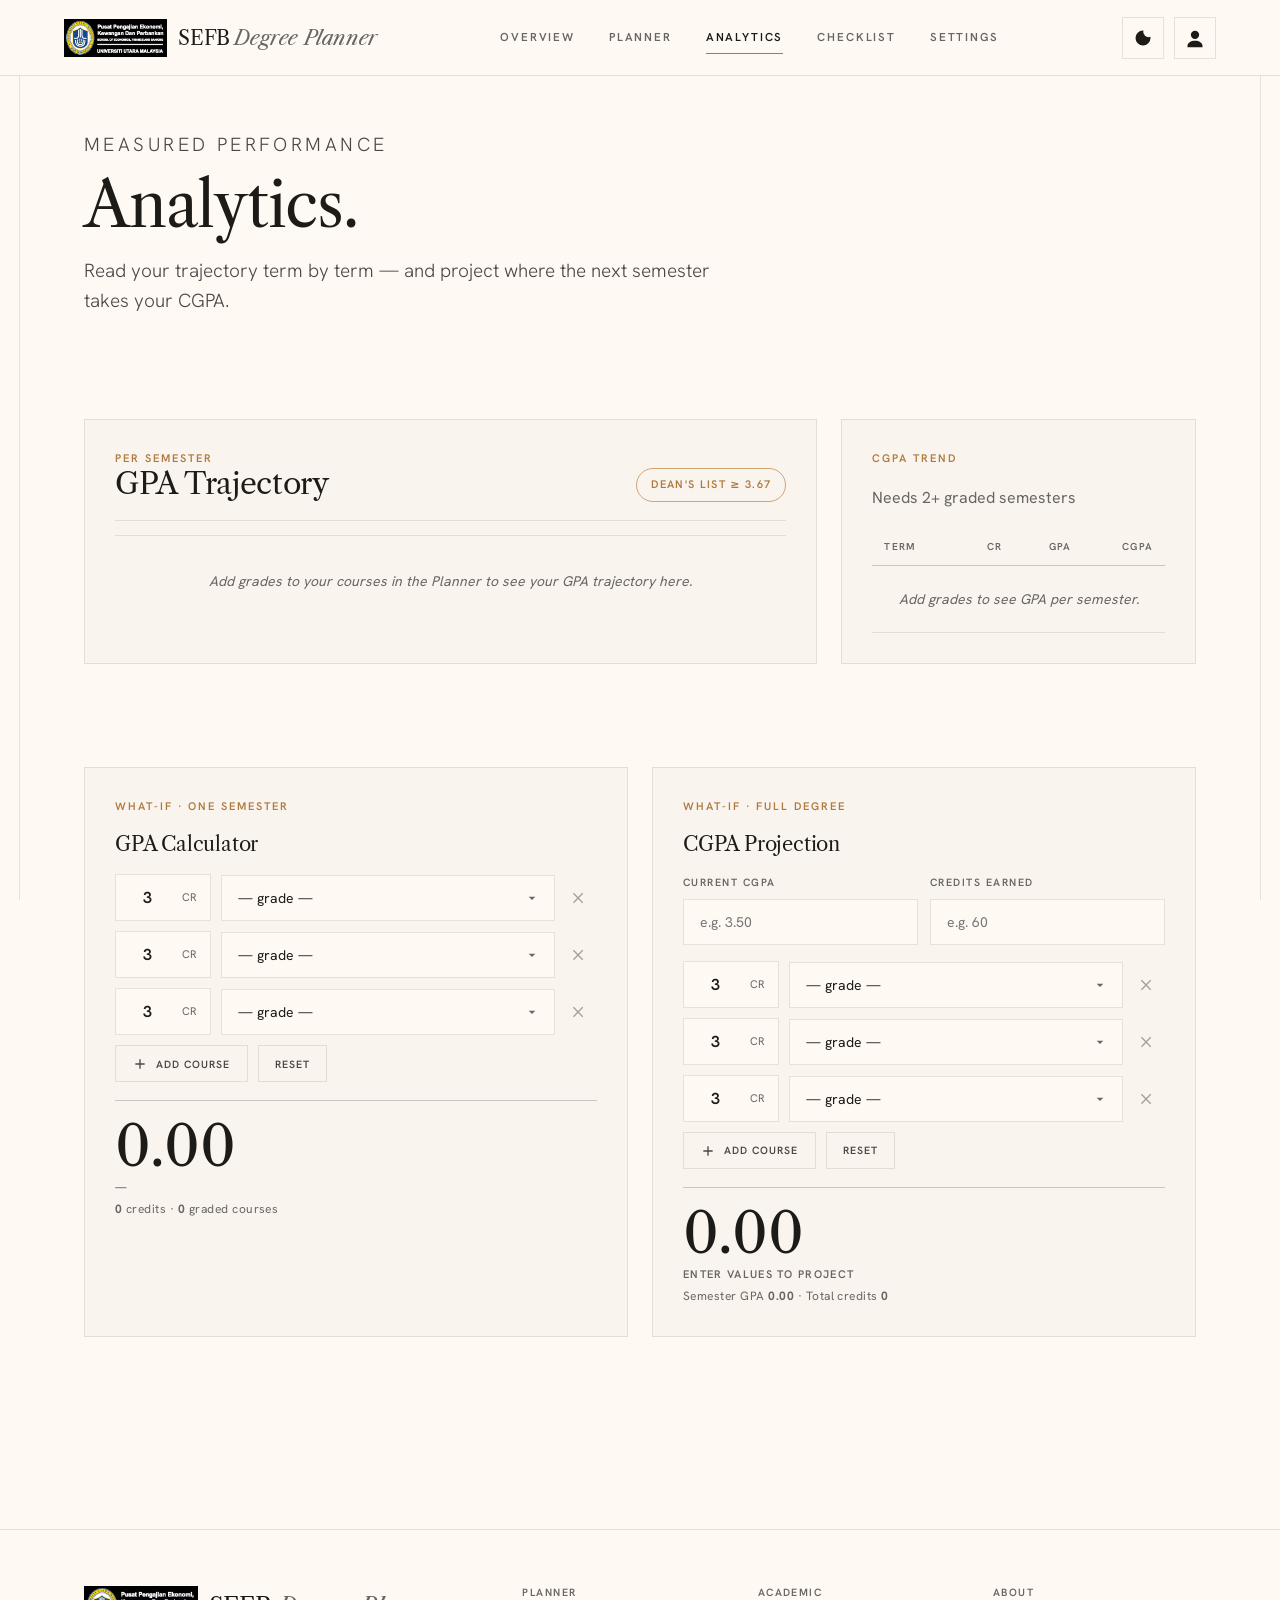
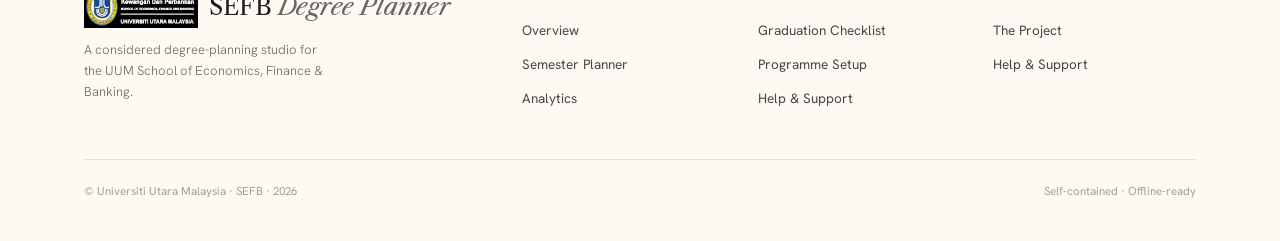
==== analytics.html @ 605106c7 "Add files via upload" ====
<!DOCTYPE html>
<html lang="en" class="light">
<head>
<meta charset="UTF-8">
<meta name="viewport" content="width=device-width, initial-scale=1.0">
<title>Analytics · SEFB Degree Planner</title>
<link rel="stylesheet" href="css/watchhouse.css">
</head>
<body data-page="analytics" class="light-mode">

<header class="topbar">
  <div class="brand">
    <button class="icon-btn" id="menuBtn" aria-label="Open menu"><span data-icon="menu"></span></button>
    <a class="brand-lockup" href="index.html"><img class="brand-logo" src="images/sefb.png" alt="SEFB logo"><span class="brand-mark">SEFB <em>Degree&nbsp;Planner</em></span></a>
    
  </div>
  <nav class="topnav">
    <a data-nav="overview" href="index.html">Overview</a>
    <a data-nav="planner" href="planner.html">Planner</a>
    <a data-nav="analytics" href="analytics.html">Analytics</a>
    <a data-nav="audit" href="audit.html">Checklist</a>
    <a data-nav="settings" href="settings.html">Settings</a>
  </nav>
  <div class="topbar-actions">
    <button class="icon-btn" data-theme-toggle><span data-theme-ic></span></button>
    <a class="icon-btn" href="settings.html" aria-label="Profile"><span data-icon="person"></span></a>
  </div>
</header>

<nav class="drawer" id="mobileDrawer">
  <a data-nav="overview" href="index.html"><span data-icon="overview"></span>Overview</a>
  <a data-nav="planner" href="planner.html"><span data-icon="planner"></span>Planner</a>
  <a data-nav="analytics" href="analytics.html"><span data-icon="analytics"></span>Analytics</a>
  <a data-nav="audit" href="audit.html"><span data-icon="audit"></span>Checklist</a>
  <a data-nav="settings" href="settings.html"><span data-icon="settings"></span>Settings</a>
</nav>

<main>
<div class="wrap">

  <section class="page-hero">
    <div class="lead">
      <p class="eyebrow">Measured Performance</p>
      <h1>Analytics.</h1>
      <p>Read your trajectory term by term — and project where the next semester takes your CGPA.</p>
    </div>
  </section>

  <!-- BAR CHART -->
  <section class="section grid cols-12">
    <div class="span-8 panel" id="semBarWrap">
      <div class="section-head" style="margin-bottom:14px">
        <div><p class="eyebrow">Per Semester</p><h2>GPA Trajectory</h2></div>
        <span id="deansListBadge">Dean's List ≥ 3.67</span>
      </div>
      <canvas id="semBarCanvas" style="display:block;width:100%"></canvas>
      <div class="empty-hint">Add grades to your courses in the Planner to see your GPA trajectory here.</div>
    </div>
    <div class="span-4 panel">
      <p class="eyebrow card-eyebrow">CGPA Trend</p>
      <div id="trendSparkline" style="margin:8px 0 18px"></div>
      <table class="data-table">
        <thead><tr><th>Term</th><th>Cr</th><th>GPA</th><th>CGPA</th></tr></thead>
        <tbody id="gpaTable"></tbody>
      </table>
    </div>
  </section>

  <!-- CALCULATORS -->
  <section class="section grid cols-12">
    <!-- GPA -->
    <div class="span-6 panel">
      <p class="eyebrow card-eyebrow">What-if · One Semester</p>
      <h2 class="card-title">GPA Calculator</h2>
      <div id="gpaCalcRows" style="margin-top:18px"></div>
      <div style="display:flex;gap:10px;margin-top:6px">
        <button class="btn-ghost sm" onclick="gpaCalcAdd()"><span data-icon="add"></span>Add course</button>
        <button class="btn-ghost sm" onclick="gpaCalcReset()">Reset</button>
      </div>
      <div class="calc-result">
        <span class="big" id="gpaCalcResult">0.00</span>
        <span id="gpaCalcStatus">—</span>
        <span class="meta"><b id="gpaCalcCr">0</b> credits · <b id="gpaCalcCount">0</b> graded courses</span>
      </div>
    </div>
    <!-- CGPA projection -->
    <div class="span-6 panel">
      <p class="eyebrow card-eyebrow">What-if · Full Degree</p>
      <h2 class="card-title">CGPA Projection</h2>
      <div class="prior-grid" style="margin-top:18px">
        <div class="field"><label class="field-label">Current CGPA</label><input class="input" id="cgpaPriorVal" type="number" step="0.01" min="0" max="4" placeholder="e.g. 3.50" oninput="cgpaCalcRender()"></div>
        <div class="field"><label class="field-label">Credits earned</label><input class="input" id="cgpaPriorCr" type="number" min="0" placeholder="e.g. 60" oninput="cgpaCalcRender()"></div>
      </div>
      <div id="cgpaCalcRows"></div>
      <div style="display:flex;gap:10px;margin-top:6px">
        <button class="btn-ghost sm" onclick="cgpaCalcAdd()"><span data-icon="add"></span>Add course</button>
        <button class="btn-ghost sm" onclick="cgpaCalcReset()">Reset</button>
      </div>
      <div class="calc-result">
        <span class="big" id="cgpaCalcNew">0.00</span>
        <span id="cgpaCalcStatus">Enter values to project</span>
        <span class="meta">Semester GPA <b id="cgpaCalcSem">0.00</b> · Total credits <b id="cgpaCalcTotal">0</b></span>
      </div>
    </div>
  </section>

</div>
</main>

<footer class="site-footer"><div class="wrap">
  <div class="footer-grid">
    <div class="footer-brand"><a class="brand-lockup" href="index.html"><img class="brand-logo" src="images/sefb.png" alt="SEFB logo"><span class="brand-mark">SEFB <em>Degree&nbsp;Planner</em></span></a><p>A considered degree-planning studio for the UUM School of Economics, Finance &amp; Banking.</p></div>
    <div class="footer-col"><h4>Planner</h4><a href="index.html">Overview</a><a href="planner.html">Semester Planner</a><a href="analytics.html">Analytics</a></div>
    <div class="footer-col"><h4>Academic</h4><a href="audit.html">Graduation Checklist</a><a href="settings.html">Programme Setup</a><a href="settings.html#help">Help &amp; Support</a></div>
    <div class="footer-col"><h4>About</h4><a href="settings.html#about">The Project</a><a href="settings.html#help">Help &amp; Support</a></div>
  </div>
  <div class="footer-base"><span>© Universiti Utara Malaysia · SEFB · 2026</span><span>Self-contained · Offline-ready</span></div>
</div></footer>

<nav class="bottomnav">
  <a data-nav="overview" href="index.html"><span data-icon="overview"></span>Overview</a>
  <a data-nav="planner" href="planner.html"><span data-icon="planner"></span>Planner</a>
  <a data-nav="analytics" href="analytics.html"><span data-icon="analytics"></span>Analytics</a>
  <a data-nav="audit" href="audit.html"><span data-icon="audit"></span>Checklist</a>
  <a data-nav="settings" href="settings.html"><span data-icon="settings"></span>Settings</a>
</nav>

<div class="modal-bg" id="modal"><div class="modal-card"><div class="modal-head" id="modalTitle"></div><div class="modal-body" id="modalBody"></div></div></div>
<div class="modal-bg" id="confirmDialog"><div class="modal-card confirm-card">
  <p id="confirmMsg"></p>
  <div class="confirm-actions"><button class="btn-ghost" onclick="confirmResolve(false)">Cancel</button><button class="btn-solid" onclick="confirmResolve(true)">Confirm</button></div>
</div></div>

<div class="edge l"></div><div class="edge r"></div>

<script src="js/data.js"></script>
<script src="js/core-engine.js"></script>
<script src="js/charts.js"></script>
<script src="js/ui.js"></script>
<script src="js/calculators.js"></script>
<script>
  loadState();
  initChrome();
  renderAll();
  gpaCalcRender();
  cgpaCalcRender();
  setTimeout(()=>drawSemBarChart(), 60);
</script>
</body>
</html>
---- css/watchhouse.css ----
/* ============================================================================
   watchhouse.css — SEFB Degree Planner · "Modern Coffee" editorial design system
   Self-contained: self-hosted fonts (./fonts), inline-SVG icons, no CDN.
   Aesthetic per modern_coffee_narrative/DESIGN.md — bone & charcoal, sharp
   corners, 1px blueprint borders, no drop shadows, Libre Caslon + Hanken Grotesk.
============================================================================ */

/* ─────────────────────── SELF-HOSTED FONTS ─────────────────────── */
@font-face{font-family:'Libre Caslon Text';src:url('../fonts/libre-caslon-text-400.woff2') format('woff2');font-weight:400;font-style:normal;font-display:swap}
@font-face{font-family:'Libre Caslon Text';src:url('../fonts/libre-caslon-text-400-italic.woff2') format('woff2');font-weight:400;font-style:italic;font-display:swap}
@font-face{font-family:'Libre Caslon Text';src:url('../fonts/libre-caslon-text-700.woff2') format('woff2');font-weight:700;font-style:normal;font-display:swap}
@font-face{font-family:'Hanken Grotesk';src:url('../fonts/hanken-grotesk-300.woff2') format('woff2');font-weight:300;font-style:normal;font-display:swap}
@font-face{font-family:'Hanken Grotesk';src:url('../fonts/hanken-grotesk-400.woff2') format('woff2');font-weight:400;font-style:normal;font-display:swap}
@font-face{font-family:'Hanken Grotesk';src:url('../fonts/hanken-grotesk-600.woff2') format('woff2');font-weight:600;font-style:normal;font-display:swap}
@font-face{font-family:'Hanken Grotesk';src:url('../fonts/hanken-grotesk-700.woff2') format('woff2');font-weight:700;font-style:normal;font-display:swap}

/* ─────────────────────── TOKENS ─────────────────────── */
:root{
  --font-display:'Libre Caslon Text',Georgia,'Times New Roman',serif;
  --font-body:'Hanken Grotesk',system-ui,-apple-system,'Segoe UI',Roboto,sans-serif;

  --surface:#fef9f3;
  --surface-low:#f8f3ed;
  --surface-2:#f2ede7;
  --bone:#f9f4ee;
  --ink:#1d1b18;
  --sub:#4c4546;
  --warm:#696561;
  --faint:#a59f98;
  --line:rgba(105,101,97,.16);
  --line-strong:rgba(105,101,97,.32);
  --amber:#d4a373;
  --amber-deep:#b07a3f;
  --charcoal:#1a1a1a;
  --cream:#f8f2de;
  --error:#ba1a1a;
  --on-dark:#f5f0ea;

  --container:1240px;
  --gutter:24px;
  --margin:clamp(20px,5vw,64px);
  --topbar-h:76px;
  --radius:0px;
  --pill:999px;
  --ease:cubic-bezier(.2,.7,.2,1);
}
body.dark-mode{
  --surface:#16140f;
  --surface-low:#1c1a15;
  --surface-2:#211e18;
  --bone:#211e18;
  --ink:#f5f0ea;
  --sub:#cfc9c0;
  --warm:#a8a299;
  --faint:#7e7872;
  --line:rgba(245,240,234,.12);
  --line-strong:rgba(245,240,234,.24);
  --charcoal:#0e0d0a;
  --on-dark:#f5f0ea;
}

/* ─────────────────────── RESET / BASE ─────────────────────── */
*{margin:0;padding:0;box-sizing:border-box}
html{scroll-behavior:smooth}
body{
  font-family:var(--font-body);
  background:var(--surface);
  color:var(--ink);
  font-size:16px;line-height:1.6;font-weight:400;
  -webkit-font-smoothing:antialiased;text-rendering:optimizeLegibility;
  min-height:100vh;
  transition:background .4s var(--ease),color .4s var(--ease);
}
::selection{background:rgba(212,163,115,.3)}
a{color:inherit;text-decoration:none}
button{font-family:inherit;cursor:pointer;background:none;border:none;color:inherit}
input,select,textarea{font-family:inherit;font-size:inherit;color:inherit}
img{max-width:100%;display:block}
.ic{width:1.25em;height:1.25em;fill:currentColor;flex:none;vertical-align:middle}

h1,h2,h3,h4{font-family:var(--font-display);font-weight:400;line-height:1.15;letter-spacing:-.01em}
.serif{font-family:var(--font-display)}
.eyebrow{font-size:11px;font-weight:600;letter-spacing:.18em;text-transform:uppercase;color:var(--amber-deep)}
.eyebrow.muted{color:var(--warm)}
.muted{color:var(--warm)}

/* ─────────────────────── LAYOUT ─────────────────────── */
.wrap{max-width:var(--container);margin:0 auto;padding:0 var(--margin)}
main{padding-top:calc(var(--topbar-h) + 40px);padding-bottom:96px;min-height:80vh}
.section{margin-top:clamp(48px,8vw,104px)}
.section:first-child{margin-top:0}
.section-head{display:flex;justify-content:space-between;align-items:flex-end;gap:24px;flex-wrap:wrap;margin-bottom:28px;padding-bottom:18px;border-bottom:1px solid var(--line)}
.section-head h2{font-size:clamp(22px,3vw,30px)}
.grid{display:grid;gap:var(--gutter)}
.cols-2{grid-template-columns:repeat(2,1fr)}
.cols-3{grid-template-columns:repeat(3,1fr)}
.cols-12{grid-template-columns:repeat(12,1fr)}
.span-8{grid-column:span 8}.span-7{grid-column:span 7}.span-6{grid-column:span 6}
.span-5{grid-column:span 5}.span-4{grid-column:span 4}.span-12{grid-column:span 12}

/* ─────────────────────── TOP APP BAR ─────────────────────── */
.topbar{
  position:fixed;top:0;left:0;width:100%;height:var(--topbar-h);z-index:60;
  display:flex;align-items:center;justify-content:space-between;
  padding:0 var(--margin);
  background:color-mix(in srgb,var(--surface) 82%,transparent);
  backdrop-filter:blur(14px);-webkit-backdrop-filter:blur(14px);
  border-bottom:1px solid var(--line);
}
.brand{display:flex;align-items:center;gap:14px}
.brand-mark{font-family:var(--font-display);font-size:24px;letter-spacing:-.02em;color:var(--ink)}
.brand-sub{font-size:10px;letter-spacing:.2em;text-transform:uppercase;color:var(--warm);border-left:1px solid var(--line);padding-left:12px}
.topnav{display:flex;align-items:center;gap:34px}
.topnav a{position:relative;font-size:11.5px;font-weight:600;letter-spacing:.16em;text-transform:uppercase;color:var(--warm);transition:color .3s}
.topnav a:hover{color:var(--ink)}
.topnav a.active{color:var(--ink)}
.topnav a::after{content:'';position:absolute;left:0;bottom:-7px;height:1px;width:0;background:var(--amber-deep);transition:width .3s var(--ease)}
.topnav a:hover::after,.topnav a.active::after{width:100%}
.topbar-actions{display:flex;align-items:center;gap:10px}
.icon-btn{width:42px;height:42px;display:grid;place-items:center;border:1px solid var(--line);color:var(--ink);transition:.25s var(--ease)}
.icon-btn:hover{border-color:var(--ink);color:var(--amber-deep)}
.icon-btn .ic{width:20px;height:20px}
.avatar{width:42px;height:42px;border:1px solid var(--line);overflow:hidden;background:var(--surface-2)}
.avatar img{width:100%;height:100%;object-fit:cover}
#menuBtn{display:none}

/* mobile drawer */
.drawer{position:fixed;inset:var(--topbar-h) 0 0 0;z-index:55;background:var(--surface);
  transform:translateX(-100%);transition:transform .35s var(--ease);padding:28px var(--margin);
  display:flex;flex-direction:column;gap:6px;border-right:1px solid var(--line)}
body.drawer-open .drawer{transform:translateX(0)}
.drawer a{display:flex;align-items:center;gap:14px;padding:16px 4px;font-size:14px;font-weight:600;
  letter-spacing:.1em;text-transform:uppercase;color:var(--warm);border-bottom:1px solid var(--line)}
.drawer a.active{color:var(--ink)}
.drawer a .ic{width:20px;height:20px;color:var(--amber-deep)}

/* ─────────────────────── BOTTOM NAV (mobile) ─────────────────────── */
.bottomnav{display:none}

/* ─────────────────────── PAGE HERO ─────────────────────── */
.page-hero{display:flex;justify-content:space-between;align-items:flex-end;gap:32px;flex-wrap:wrap;margin-bottom:8px}
.page-hero .lead{max-width:640px}
.page-hero h1{font-size:clamp(38px,6vw,62px);letter-spacing:-.02em;margin-top:10px}
.page-hero p{color:var(--sub);font-size:clamp(16px,2vw,19px);font-weight:300;margin-top:14px;max-width:60ch}
.hero-actions{display:flex;gap:12px;flex-wrap:wrap}
/* slim variant — planner page: heading only, no subtext, tighter bottom margin */
.page-hero--slim{margin-bottom:0;padding-bottom:14px}
.page-hero--slim h1{font-size:clamp(30px,4.6vw,50px);margin-top:6px}
/* 2-col setup grid inside left panel */
.planner-setup-grid{display:grid;grid-template-columns:1fr 1fr;gap:12px 18px;margin-top:14px}
.planner-setup-grid .field:first-child{grid-column:1/-1}  /* Programme full width */

/* context chips */
.context-bar{display:flex;flex-wrap:wrap;gap:10px;margin-top:22px}
.chip{display:inline-flex;align-items:center;gap:8px;border:1px solid var(--line);padding:8px 14px;font-size:11px;letter-spacing:.1em;text-transform:uppercase;color:var(--sub)}
.chip b{font-weight:600;color:var(--ink);letter-spacing:.04em;text-transform:none;font-size:13px}

/* ─────────────────────── BUTTONS ─────────────────────── */
.btn-outline,.btn-solid,.btn-ghost{
  display:inline-flex;align-items:center;justify-content:center;gap:8px;
  padding:13px 24px;font-size:11px;font-weight:600;letter-spacing:.14em;text-transform:uppercase;
  border:1px solid var(--ink);transition:.28s var(--ease);white-space:nowrap}
.btn-outline{color:var(--ink);background:transparent}
.btn-outline:hover{background:var(--ink);color:var(--surface)}
.btn-solid{background:var(--ink);color:var(--surface);border-color:var(--ink)}
.btn-solid:hover{background:var(--amber-deep);border-color:var(--amber-deep);color:#fff}
.btn-ghost{border-color:var(--line);color:var(--sub)}
.btn-ghost:hover{border-color:var(--ink);color:var(--ink)}
.btn-ghost.danger:hover{border-color:var(--error);color:var(--error)}
.btn-outline.sm,.btn-solid.sm,.btn-ghost.sm{padding:9px 16px;font-size:10.5px;letter-spacing:.1em}
.btn-outline .ic,.btn-solid .ic,.btn-ghost .ic{width:16px;height:16px}
.linkbtn{font-size:11px;font-weight:600;letter-spacing:.12em;text-transform:uppercase;color:var(--ink);
  border-bottom:1px solid var(--line-strong);padding-bottom:3px;transition:border-color .3s}
.linkbtn:hover{border-color:var(--amber-deep);color:var(--amber-deep)}

/* ─────────────────────── CARDS / PANELS ─────────────────────── */
.bone-card{background:var(--bone);border:1px solid var(--line);padding:clamp(22px,3vw,40px)}
.panel{background:var(--bone);border:1px solid var(--line);padding:clamp(20px,2.4vw,30px)}
.panel-flat{border:1px solid var(--line);padding:clamp(20px,2.4vw,30px)}
.dark-card{background:var(--charcoal);color:var(--on-dark);border:1px solid var(--charcoal);padding:clamp(26px,3.4vw,44px);position:relative;overflow:hidden}
.dark-card .eyebrow{color:var(--amber)}
.dark-card h2,.dark-card h3{color:var(--on-dark)}
.card-title{font-size:20px;margin-bottom:4px}
.card-eyebrow{margin-bottom:18px}

/* ─────────────────────── STAT CARDS ─────────────────────── */
.stat-row{display:grid;grid-template-columns:repeat(auto-fit,minmax(150px,1fr));gap:14px}
.stat-card{border:1px solid var(--line);padding:20px 22px;background:var(--bone)}
.stat-card .v{font-family:var(--font-display);font-size:34px;line-height:1}
.stat-card .l{font-size:10.5px;letter-spacing:.14em;text-transform:uppercase;color:var(--warm);margin-top:8px}

/* ─────────────────────── CLASSIFICATION / RING ─────────────────────── */
.ring-wrap{display:flex;flex-direction:column;align-items:center;text-align:center}
#cgpaRingCanvas{width:100%;max-width:300px;aspect-ratio:1/1;height:auto}
#cgpaRingClass{font-family:var(--font-display);font-size:clamp(24px,3vw,32px);margin-top:6px}
#cgpaRingMotiv{font-size:12px;letter-spacing:.06em;color:var(--warm);margin-top:6px}
[data-tier="first"]{color:var(--amber-deep)}
[data-tier="fail"]{color:var(--error)}
.standing{text-align:center;max-width:520px;margin:0 auto}
.standing h2{font-size:clamp(34px,5vw,52px);line-height:1.05;margin-top:12px}
.standing #standingClass{display:block}
.standing p{color:var(--sub);font-weight:300;margin-top:18px;font-size:17px}
.prog-line{font-size:12.5px;color:var(--warm);margin-top:16px;letter-spacing:.02em}
.prog-line b{color:var(--ink);font-weight:600}
.prog-line a{color:var(--amber-deep);border-bottom:1px solid var(--line-strong)}
.prog-line a:hover{border-color:var(--amber-deep)}
#deansListBadge{display:inline-flex;align-items:center;gap:8px;margin-top:14px;border:1px solid var(--amber);
  color:var(--amber-deep);padding:7px 14px;border-radius:var(--pill);font-size:11px;font-weight:600;letter-spacing:.12em;text-transform:uppercase}

/* ─────────────────────── PROGRESS BARS ─────────────────────── */
.overall-head{display:flex;align-items:baseline;gap:16px;flex-wrap:wrap;margin-bottom:6px}
#overallCredits{font-family:var(--font-display);font-size:26px}
#overallPct{font-size:11px;font-weight:600;letter-spacing:.12em;text-transform:uppercase;color:var(--amber-deep);
  border:1px solid var(--amber);padding:4px 10px;border-radius:var(--pill)}
.overall-track{height:2px;background:var(--line);margin:14px 0 4px}
.overall-track #overallBar{height:100%;background:var(--amber-deep);transition:width .6s var(--ease)}
.progress-row{padding:16px 0;border-bottom:1px solid var(--line)}
.progress-row:last-child{border-bottom:none}
.progress-row-head{display:flex;justify-content:space-between;align-items:baseline;margin-bottom:9px}
.pr-label{font-size:11px;font-weight:600;letter-spacing:.1em;text-transform:uppercase;color:var(--sub)}
.pr-val{font-size:13px;font-weight:600;color:var(--ink);font-variant-numeric:tabular-nums}
.progress-track{height:2px;background:var(--line)}
.progress-fill{height:100%;background:var(--ink);transition:width .6s var(--ease)}
.progress-row.is-done .progress-fill{background:var(--amber-deep)}
.progress-row.is-done .pr-val{color:var(--amber-deep)}

/* ─────────────────────── BADGES ─────────────────────── */
.badge-grid{display:grid;grid-template-columns:repeat(auto-fill,minmax(150px,1fr));gap:14px}
.badge{display:flex;flex-direction:column;gap:12px;border:1px solid var(--line);padding:20px}
.badge-ic{width:34px;height:34px;display:grid;place-items:center;color:var(--warm)}
.badge-ic .ic{width:26px;height:26px}
.badge-label{font-size:11px;font-weight:600;letter-spacing:.1em;text-transform:uppercase;color:var(--sub)}
.badge.is-gold{border-color:var(--amber)}
.badge.is-gold .badge-ic{color:var(--amber-deep)}
.badge.is-gold .badge-label{color:var(--ink)}

/* ─────────────────────── FORM CONTROLS ─────────────────────── */
.field{display:flex;flex-direction:column;gap:8px}
.field-label{font-size:10.5px;font-weight:600;letter-spacing:.14em;text-transform:uppercase;color:var(--warm)}
select,.input{
  width:100%;padding:13px 16px;border:1px solid var(--line);background:var(--surface);color:var(--ink);
  font-size:14px;border-radius:0;appearance:none;-webkit-appearance:none;transition:border-color .25s}
select{background-image:url("data:image/svg+xml;utf8,<svg xmlns='http://www.w3.org/2000/svg' width='16' height='16' viewBox='0 0 24 24' fill='%23696561'><path d='M7 10l5 5 5-5z'/></svg>");
  background-repeat:no-repeat;background-position:right 14px center;padding-right:40px}
select:focus,.input:focus{outline:none;border-color:var(--ink)}
.search-box{position:relative}
.search-box .input{padding-left:44px}
.search-box .search-ic{position:absolute;left:16px;top:50%;transform:translateY(-50%);color:var(--warm)}
.search-results{position:absolute;top:calc(100% + 6px);left:0;right:0;z-index:20;background:var(--surface);
  border:1px solid var(--line);display:none}
.search-results.open{display:block}
.search-hit{display:flex;align-items:center;gap:12px;padding:11px 16px;border-bottom:1px solid var(--line)}
.search-hit:last-child{border-bottom:none}
.sh-code{font-size:11px;letter-spacing:.06em;color:var(--warm);min-width:74px}
.sh-name{flex:1;font-size:13px}
.sh-cr{font-size:11px;color:var(--amber-deep)}
.search-empty{padding:14px 16px;color:var(--warm);font-size:13px}

/* ─────────────────────── TAKE NOTE (alerts) ─────────────────────── */
.take-note{border:2px solid var(--amber);background:color-mix(in srgb,var(--amber) 12%,var(--surface));
  padding:20px 22px;margin-top:26px;display:none}
.take-note.has-alerts{display:block}
.take-note.muted{opacity:.7}
.take-note-head{display:flex;align-items:center;gap:12px;margin-bottom:14px}
.take-note-head .tn-title{font-size:11px;font-weight:700;letter-spacing:.16em;text-transform:uppercase;color:var(--amber-deep)}
.tn-count{background:var(--amber-deep);color:#fff;font-size:11px;font-weight:700;min-width:20px;height:20px;
  border-radius:var(--pill);display:inline-grid;place-items:center;padding:0 6px}
.take-note-head .spacer{flex:1}
.tn-mute{font-size:10.5px;letter-spacing:.1em;text-transform:uppercase;color:var(--warm);border-bottom:1px solid var(--line)}
.alert{display:flex;align-items:center;gap:12px;padding:11px 0;border-top:1px solid var(--line)}
.alert-msg{flex:1;font-size:13.5px;color:var(--ink)}
.alert.is-bad .alert-msg{color:var(--error)}
.alert-x{width:24px;height:24px;display:grid;place-items:center;color:var(--warm)}
.alert-x:hover{color:var(--ink)}
.alert-x .ic{width:16px;height:16px}

/* ─────────────────────── SEMESTER CARDS ─────────────────────── */
.sem-stack{display:flex;flex-direction:column;gap:22px;margin-top:30px}
.sem-card{background:var(--bone);border:1px solid var(--line);padding:clamp(20px,2.6vw,34px);transition:border-color .4s}
.sem-card.is-current{border-color:var(--amber)}
.sem-card.is-extra{background:repeating-linear-gradient(135deg,var(--bone),var(--bone) 12px,var(--surface-low) 12px,var(--surface-low) 24px)}
.sem-card.drop-target{border-color:var(--ink);box-shadow:inset 0 0 0 1px var(--ink)}
.sem-head{display:flex;justify-content:space-between;align-items:flex-start;gap:18px;flex-wrap:wrap;
  padding-bottom:18px;margin-bottom:18px;border-bottom:1px solid var(--line)}
.sem-eyebrow{font-size:10.5px;font-weight:600;letter-spacing:.16em;text-transform:uppercase;color:var(--amber-deep)}
.sem-title{font-size:clamp(22px,3vw,28px);margin-top:5px;display:flex;align-items:center;gap:12px}
.sem-now{font-family:var(--font-body);font-size:10px;font-weight:600;letter-spacing:.12em;text-transform:uppercase;
  color:var(--amber-deep);border:1px solid var(--amber);padding:3px 9px;border-radius:var(--pill)}
.sem-head-right{display:flex;align-items:center;gap:16px}
.sem-session{width:auto;min-width:108px;padding:9px 34px 9px 12px;font-size:12px}
.sem-gpa{text-align:right}
.sem-gpa-lbl{display:block;font-size:9.5px;letter-spacing:.14em;text-transform:uppercase;color:var(--warm)}
.sem-gpa-val{font-family:var(--font-display);font-size:26px}
.sem-courses{display:flex;flex-direction:column}
.sem-empty{color:var(--warm);font-size:13.5px;font-style:italic;padding:14px 0}

.course-row{display:flex;align-items:center;gap:16px;padding:15px 12px;margin:0 -12px;border-bottom:1px solid var(--line);
  position:relative;cursor:grab;transition:background .25s}
.course-row:hover{background:var(--surface-low)}
.course-row.dragging{opacity:.45}
.course-row.is-locked{background:color-mix(in srgb,var(--error) 7%,transparent)}
.course-cat{width:3px;align-self:stretch;background:var(--warm);flex:none;border-radius:2px}
.cat-A .course-cat{background:#c9a227}.cat-B .course-cat{background:#5b8a72}.cat-C .course-cat{background:#5878a3}
.cat-D .course-cat{background:#b5728f}.cat-E .course-cat{background:#8a76a8}.cat-F .course-cat{background:var(--amber-deep)}
.cat-G .course-cat{background:#b06a55}.cat-H .course-cat{background:#5a9aa3}
.course-code{font-size:11px;letter-spacing:.05em;color:var(--warm);min-width:80px;flex:none;font-variant-numeric:tabular-nums}
.course-body{flex:1;min-width:0}
.course-name{font-size:15px;font-weight:600;color:var(--ink);display:flex;align-items:center;gap:8px;flex-wrap:wrap}
.lock-pill{font-size:9px;font-weight:600;letter-spacing:.1em;text-transform:uppercase;color:var(--error);
  border:1px solid var(--error);padding:2px 7px;border-radius:var(--pill)}
.lock-pill.warn{color:var(--amber-deep);border-color:var(--amber)}
.course-meta{font-size:11px;color:var(--warm);margin-top:3px;letter-spacing:.02em}
.course-tail{display:flex;align-items:center;gap:12px;flex:none}
.course-cr{font-size:11px;font-weight:600;letter-spacing:.08em;text-transform:uppercase;color:var(--sub);min-width:42px;text-align:right}
.grade-sel{width:64px;padding:7px 24px 7px 10px;font-size:13px;background-position:right 8px center}
.row-x{width:28px;height:28px;display:grid;place-items:center;color:var(--faint);transition:color .2s}
.row-x:hover{color:var(--error)}
.row-x .ic{width:16px;height:16px}

.sem-add{display:flex;gap:10px;margin-top:18px}
.sem-add select{flex:1}
.sem-foot{margin-top:18px;padding-top:16px;border-top:1px solid var(--line)}
.sem-foot-row{display:flex;justify-content:space-between;align-items:baseline;margin-bottom:8px}
.sem-foot-lbl{font-size:10px;letter-spacing:.14em;text-transform:uppercase;color:var(--warm)}
.sem-foot-val{font-size:13px;font-weight:600;font-variant-numeric:tabular-nums}
.sem-foot-val.warn{color:var(--amber-deep)}.sem-foot-val.bad{color:var(--error)}.sem-foot-val.ok{color:var(--ink)}
.sem-foot-track{height:2px;background:var(--line)}
.sem-foot-fill{height:100%;background:var(--ink);transition:width .4s var(--ease)}
.sem-foot-fill.warn{background:var(--amber-deep)}.sem-foot-fill.bad{background:var(--error)}
.sem-extra-ctrl{display:flex;gap:12px;justify-content:center;padding:18px;border:1px dashed var(--line-strong);margin-top:4px}

/* ─────────────────────── DEGREE AUDIT ─────────────────────── */
.audit-status{padding:clamp(28px,4vw,52px);text-align:center}
.audit-status .eyebrow{color:var(--amber)}
#auditStatusTitle{font-size:clamp(30px,4.5vw,46px);margin:12px 0 10px}
#auditStatusSub{color:rgba(245,240,234,.78);font-weight:300;font-size:16px}
.audit-status[data-ok="1"] #auditCompletionPct{color:var(--amber)}
.audit-completion{font-family:var(--font-display);font-size:clamp(48px,8vw,82px);line-height:1;margin-top:22px;color:var(--on-dark)}
.audit-completion-l{font-size:11px;letter-spacing:.16em;text-transform:uppercase;color:rgba(245,240,234,.6);margin-top:6px}
.audit-row{display:flex;justify-content:space-between;align-items:center;gap:18px;flex-wrap:wrap;
  padding:18px 0;border-bottom:1px solid var(--line)}
.audit-row:last-child{border-bottom:none}
.audit-row-label{font-size:15px;font-weight:600}
.audit-row-sub{font-size:11px;color:var(--warm);margin-top:3px}
.audit-row-meta{display:flex;align-items:center;gap:16px}
.audit-track{width:120px;height:4px;background:var(--line);position:relative;border-radius:2px;overflow:hidden}
.audit-fill{position:absolute;top:0;left:0;height:100%;background:var(--ink);transition:width .5s ease}
.audit-fill.is-planned{background:var(--faint);opacity:.6}
.audit-row.is-ok .audit-fill:not(.is-planned){background:var(--amber-deep)}
.audit-val{font-size:12px;font-weight:600;color:var(--sub);min-width:100px;text-align:right;font-variant-numeric:tabular-nums}
.audit-tag{font-size:10px;font-weight:600;letter-spacing:.1em;text-transform:uppercase;padding:5px 11px;border-radius:var(--pill);
  border:1px solid var(--line);color:var(--warm);min-width:120px;text-align:center}
.audit-row.is-ok .audit-tag{border-color:var(--amber);color:var(--amber-deep)}
.audit-row.is-pending-grade .audit-tag{border-color:var(--faint);color:var(--faint);font-style:italic}

/* advisor / notes */
.advisor{display:flex;align-items:center;gap:16px}
.advisor-av{width:52px;height:52px;border:1px solid var(--line);display:grid;place-items:center;color:var(--warm);background:var(--surface-2)}
.advisor-name{font-family:var(--font-display);font-size:18px}
.advisor-role{font-size:11px;letter-spacing:.1em;text-transform:uppercase;color:var(--warm);margin-top:2px}
.notes-list{list-style:none}
.notes-list li{padding:11px 0 11px 22px;position:relative;font-size:14px;color:var(--sub);border-bottom:1px solid var(--line)}
.notes-list li:last-child{border-bottom:none}
.notes-list li::before{content:'';position:absolute;left:0;top:18px;width:8px;height:1px;background:var(--amber-deep)}

/* ─────────────────────── TABLES ─────────────────────── */
.data-table{width:100%;border-collapse:collapse}
.data-table th{text-align:left;font-size:10px;font-weight:600;letter-spacing:.12em;text-transform:uppercase;
  color:var(--warm);padding:10px 12px;border-bottom:1px solid var(--line-strong)}
.data-table td{padding:12px;border-bottom:1px solid var(--line);font-size:14px}
.data-table td.num{text-align:right;font-variant-numeric:tabular-nums;font-weight:600}
.data-table th:nth-child(n+2),.data-table td:nth-child(n+2){text-align:right}
.data-table tr.is-deans td{color:var(--amber-deep)}
.data-table td.empty{text-align:center;color:var(--warm);font-style:italic;padding:22px}
.sparkline{width:120px;height:34px}

/* ─────────────────────── CALCULATORS ─────────────────────── */
.calc-row{display:grid;grid-template-columns:96px 1fr 32px;gap:10px;align-items:center;margin-bottom:10px}
.calc-cr{display:flex;align-items:center;border:1px solid var(--line);padding:0 12px;background:var(--surface)}
.calc-cr input{width:100%;border:none;background:none;padding:12px 0;text-align:center;font-weight:600}
.calc-cr input:focus{outline:none}
.calc-cr span{font-size:11px;color:var(--warm);text-transform:uppercase;letter-spacing:.06em}
.calc-result{display:flex;flex-direction:column;align-items:flex-start;gap:4px;border-top:1px solid var(--line-strong);margin-top:18px;padding-top:18px}
.calc-result .big{font-family:var(--font-display);font-size:56px;line-height:1}
.calc-result .meta{font-size:12px;color:var(--warm);letter-spacing:.04em}
.res-status,[id$="CalcStatus"]{font-size:11px;font-weight:600;letter-spacing:.12em;text-transform:uppercase;color:var(--warm)}
[id$="CalcStatus"][data-tier="first"]{color:var(--amber-deep)}
[id$="CalcStatus"][data-tier="fail"]{color:var(--error)}
.prior-grid{display:grid;grid-template-columns:1fr 1fr;gap:12px;margin-bottom:16px}

/* ─────────────────────── SETTINGS ─────────────────────── */
.settings-grid{display:grid;grid-template-columns:repeat(auto-fit,minmax(240px,1fr));gap:20px}
.toggle-row{display:flex;justify-content:space-between;align-items:center;gap:16px;padding:16px 0;border-bottom:1px solid var(--line)}
.toggle-row:last-child{border-bottom:none}
.toggle-row .tr-label{font-size:14px;font-weight:600}
.toggle-row .tr-sub{font-size:12px;color:var(--warm);margin-top:2px}
.switch{width:54px;height:28px;border:1px solid var(--line-strong);border-radius:var(--pill);position:relative;transition:.3s;flex:none}
.switch::after{content:'';position:absolute;top:3px;left:3px;width:20px;height:20px;border-radius:50%;background:var(--ink);transition:.3s var(--ease)}
body.dark-mode .switch{background:var(--amber-deep);border-color:var(--amber-deep)}
body.dark-mode .switch::after{transform:translateX(26px);background:#fff}

/* faq */
.faq-item{border-bottom:1px solid var(--line);padding:18px 0}
.faq-q{font-family:var(--font-display);font-size:18px;margin-bottom:8px}
.faq-a{color:var(--sub);font-size:14px;font-weight:300}

/* ─────────────────────── MODAL / CONFIRM / TOAST ─────────────────────── */
.modal-bg{position:fixed;inset:0;z-index:80;background:rgba(20,18,15,.5);backdrop-filter:blur(4px);
  display:none;align-items:center;justify-content:center;padding:24px}
.modal-bg.active{display:flex}
.modal-card{background:var(--surface);border:1px solid var(--line-strong);max-width:680px;width:100%;
  max-height:86vh;overflow:auto}
.modal-head{display:flex;justify-content:space-between;align-items:center;gap:16px;padding:22px 26px;border-bottom:1px solid var(--line);
  font-family:var(--font-display);font-size:22px;position:sticky;top:0;background:var(--surface)}
.modal-close{font-size:26px;line-height:1;color:var(--warm)}
.modal-close:hover{color:var(--ink)}
.modal-body{padding:24px 26px}
.confirm-card{max-width:440px;text-align:center;padding:34px 30px}
.confirm-card p{font-size:16px;margin-bottom:24px}
.confirm-actions{display:flex;gap:12px;justify-content:center}
#toast{position:fixed;left:50%;bottom:34px;transform:translate(-50%,18px);z-index:90;
  background:var(--charcoal);color:var(--on-dark);padding:13px 22px;font-size:13px;letter-spacing:.02em;
  border:1px solid var(--charcoal);opacity:0;pointer-events:none;transition:.35s var(--ease)}
#toast.show{opacity:1;transform:translate(-50%,0)}

/* ─────────────────────── FOOTER ─────────────────────── */
.site-footer{border-top:1px solid var(--line);margin-top:96px;padding:56px 0 40px}
.footer-grid{display:grid;grid-template-columns:2fr 1fr 1fr 1fr;gap:32px}
.footer-brand .brand-mark{font-size:28px}
.footer-brand p{color:var(--warm);font-size:13px;margin-top:12px;max-width:36ch;font-weight:300}
.footer-col h4{font-family:var(--font-body);font-size:10.5px;font-weight:600;letter-spacing:.14em;text-transform:uppercase;color:var(--warm);margin-bottom:16px}
.footer-col a{display:block;font-size:13.5px;color:var(--sub);padding:6px 0;transition:color .25s}
.footer-col a:hover{color:var(--amber-deep)}
.footer-base{display:flex;justify-content:space-between;align-items:center;gap:16px;flex-wrap:wrap;
  margin-top:44px;padding-top:22px;border-top:1px solid var(--line);font-size:11.5px;color:var(--faint)}

/* ─────────────────────── AMBIENT EDGE LINES ─────────────────────── */
.edge{position:fixed;top:0;width:1px;height:100%;background:var(--line);z-index:1;pointer-events:none}
.edge.l{left:max(12px,calc((100vw - var(--container))/2 - 1px))}
.edge.r{right:max(12px,calc((100vw - var(--container))/2 - 1px))}
@media(max-width:1100px){.edge{display:none}}

/* ─────────────────────── RESPONSIVE ─────────────────────── */
@media(max-width:920px){
  .topnav{display:none}
  #menuBtn{display:grid}
  .cols-12 .span-8,.cols-12 .span-7,.cols-12 .span-6,.cols-12 .span-5,.cols-12 .span-4{grid-column:1/-1}
  .cols-2,.cols-3{grid-template-columns:1fr}
  .footer-grid{grid-template-columns:1fr 1fr}
  .bottomnav{display:flex;position:fixed;bottom:0;left:0;width:100%;height:68px;z-index:60;
    background:var(--surface);border-top:1px solid var(--line);justify-content:space-around;align-items:stretch}
  .bottomnav a{flex:1;display:flex;flex-direction:column;align-items:center;justify-content:center;gap:4px;
    font-size:9px;letter-spacing:.08em;text-transform:uppercase;color:var(--warm)}
  .bottomnav a .ic{width:22px;height:22px}
  .bottomnav a.active{color:var(--ink);box-shadow:inset 0 2px 0 var(--ink)}
  main{padding-bottom:96px}
}
@media(max-width:560px){
  .footer-grid{grid-template-columns:1fr}
  .sem-head-right{width:100%;justify-content:space-between}
  .page-hero{align-items:flex-start}
  .brand-sub{display:none}
  .calc-result .big{font-size:46px}
}

/* ============================================================================
   BRAND LOCKUP + IMAGERY + RICHER EDITORIAL LAYER  (added pass 2)
============================================================================ */
.brand-lockup{display:flex;align-items:center;gap:11px}
.brand-logo{height:38px;width:auto;display:block;flex:none}
.brand-mark{font-size:20px;white-space:nowrap;line-height:1}
.brand-mark em{font-style:italic;font-weight:400;color:var(--warm)}
.footer-brand .brand-lockup{margin-bottom:4px}
.footer-brand .brand-logo{height:42px}
.footer-brand .brand-mark{font-size:24px}

/* generic figure */
.figure{overflow:hidden;border:1px solid var(--line);position:relative;background:var(--surface-2)}
.figure img{display:block;width:100%;height:100%;object-fit:cover;transition:transform 1.2s var(--ease),filter .8s var(--ease)}
.figure:hover img{transform:scale(1.04)}
.figure .figure-cap{position:absolute;left:0;bottom:0;right:0;padding:18px 20px;z-index:2;
  background:linear-gradient(0deg,rgba(14,12,9,.78),transparent);color:#fff}
.figure .figure-cap .eyebrow{color:var(--amber)}
.figure .figure-cap .ttl{font-family:var(--font-display);font-size:20px;margin-top:4px}
.ar-16-9{aspect-ratio:16/9}.ar-4-3{aspect-ratio:4/3}.ar-1-1{aspect-ratio:1/1}.ar-3-4{aspect-ratio:3/4}

/* FULL-BLEED HERO */
.full-hero{position:relative;width:100vw;margin-left:calc(50% - 50vw);
  min-height:clamp(460px,64vh,620px);display:flex;align-items:flex-end;overflow:hidden;
  border-bottom:1px solid var(--line)}
.full-hero-img{position:absolute;inset:0;width:100%;height:100%;object-fit:cover;object-position:center 34%;
  transform:rotate(var(--hero-rot,-1.6deg)) scale(1.12);transform-origin:center}
.full-hero::after{content:"";position:absolute;inset:0;z-index:1;
  background:linear-gradient(90deg,rgba(14,12,9,.82) 0%,rgba(14,12,9,.55) 38%,rgba(14,12,9,.12) 72%,transparent 100%),
             linear-gradient(0deg,rgba(14,12,9,.7),transparent 55%)}
.full-hero-content{position:relative;z-index:2;width:100%;max-width:var(--container);margin:0 auto;
  padding:0 var(--margin) clamp(40px,6vw,70px)}
.full-hero-content .eyebrow{color:var(--amber)}
.full-hero-content h1{color:#fff;font-size:clamp(40px,6.4vw,72px);letter-spacing:-.02em;margin-top:14px;max-width:16ch}
.full-hero-content .sub{color:rgba(255,255,255,.86);font-size:clamp(16px,2vw,20px);font-weight:300;margin-top:16px;max-width:54ch}
.full-hero-content .hero-actions{margin-top:30px}
.btn-light{display:inline-flex;align-items:center;justify-content:center;gap:8px;padding:13px 24px;
  font-size:11px;font-weight:600;letter-spacing:.14em;text-transform:uppercase;border:1px solid rgba(255,255,255,.55);color:#fff;transition:.28s var(--ease)}
.btn-light:hover{background:#fff;color:var(--charcoal);border-color:#fff}

/* EDITORIAL SPLIT (image + copy) */
.split-media{display:grid;grid-template-columns:1.05fr .95fr;border:1px solid var(--line);overflow:hidden;background:var(--bone)}
.split-media.reverse{grid-template-columns:.95fr 1.05fr}
.split-media.reverse .split-copy{order:-1}
.split-media .split-img{position:relative;overflow:hidden;min-height:340px;background:var(--surface-2)}
.split-media .split-img img{position:absolute;inset:0;width:100%;height:100%;object-fit:cover;transition:transform 1.2s var(--ease)}
.split-media:hover .split-img img{transform:scale(1.04)}
.split-copy{padding:clamp(28px,4vw,52px);display:flex;flex-direction:column;justify-content:center}
.split-copy .quote{font-family:var(--font-display);font-size:clamp(22px,2.6vw,32px);line-height:1.32;margin:14px 0 18px}
.split-copy .quote em{color:var(--amber-deep);font-style:italic}
.split-copy p{color:var(--sub);font-weight:300}

/* image strip (thin band) */
.img-strip{position:relative;width:100%;height:clamp(160px,22vw,240px);overflow:hidden;border:1px solid var(--line)}
.img-strip img{width:100%;height:100%;object-fit:cover;object-position:center 42%}
.img-strip .strip-cap{position:absolute;inset:0;display:flex;flex-direction:column;justify-content:center;
  padding:0 clamp(24px,4vw,48px);background:linear-gradient(90deg,rgba(14,12,9,.7),rgba(14,12,9,.15) 60%,transparent);color:#fff}
.img-strip .strip-cap .eyebrow{color:var(--amber)}
.img-strip .strip-cap h3{color:#fff;font-size:clamp(20px,2.6vw,30px);margin-top:4px}

/* dark card with image bg */
.dark-card.has-img{padding:0;min-height:300px;display:flex;align-items:flex-end}
.dark-card.has-img img{position:absolute;inset:0;width:100%;height:100%;object-fit:cover;opacity:.42}
.dark-card.has-img::after{content:"";position:absolute;inset:0;background:linear-gradient(0deg,rgba(14,12,9,.9),rgba(14,12,9,.4))}
.dark-card.has-img .dc-body{position:relative;z-index:2;padding:clamp(26px,3.4vw,44px);width:100%}

/* enlarge + lift the ring */
#cgpaRingCanvas{max-width:340px}
.ring-wrap{justify-content:center;background:
  radial-gradient(ellipse at center, color-mix(in srgb,var(--amber) 9%,transparent), transparent 62%)}

/* subtle hover on panels/cards for life (still no harsh shadow) */
.bone-card,.panel,.stat-card,.badge{transition:border-color .3s var(--ease),transform .3s var(--ease)}
.badge:hover{border-color:var(--amber);transform:translateY(-2px)}
.stat-card:hover{border-color:var(--line-strong)}

@media(max-width:920px){
  .split-media,.split-media.reverse{grid-template-columns:1fr}
  .split-media.reverse .split-copy{order:0}
  .split-media .split-img{min-height:260px}
  .full-hero{min-height:clamp(380px,56vh,520px)}
  .brand-mark{font-size:17px}
  .brand-logo{height:32px}
}
@media(max-width:560px){
  .brand-mark em{display:none}
  .full-hero-content h1{font-size:34px}
}

.empty-hint{display:none;color:var(--warm);font-style:italic;font-size:14px;padding:34px 4px;text-align:center;border-top:1px solid var(--line)}
#semBarWrap.is-empty .empty-hint{display:block}

/* ─────────────────────── PRINT ─────────────────────── */
@media print{
  .topbar,.bottomnav,.drawer,.edge,.site-footer,.hero-actions,.take-note,.sem-add,.sem-extra-ctrl,#toast{display:none!important}
  body{background:#fff;color:#000}
  main{padding-top:0}
}
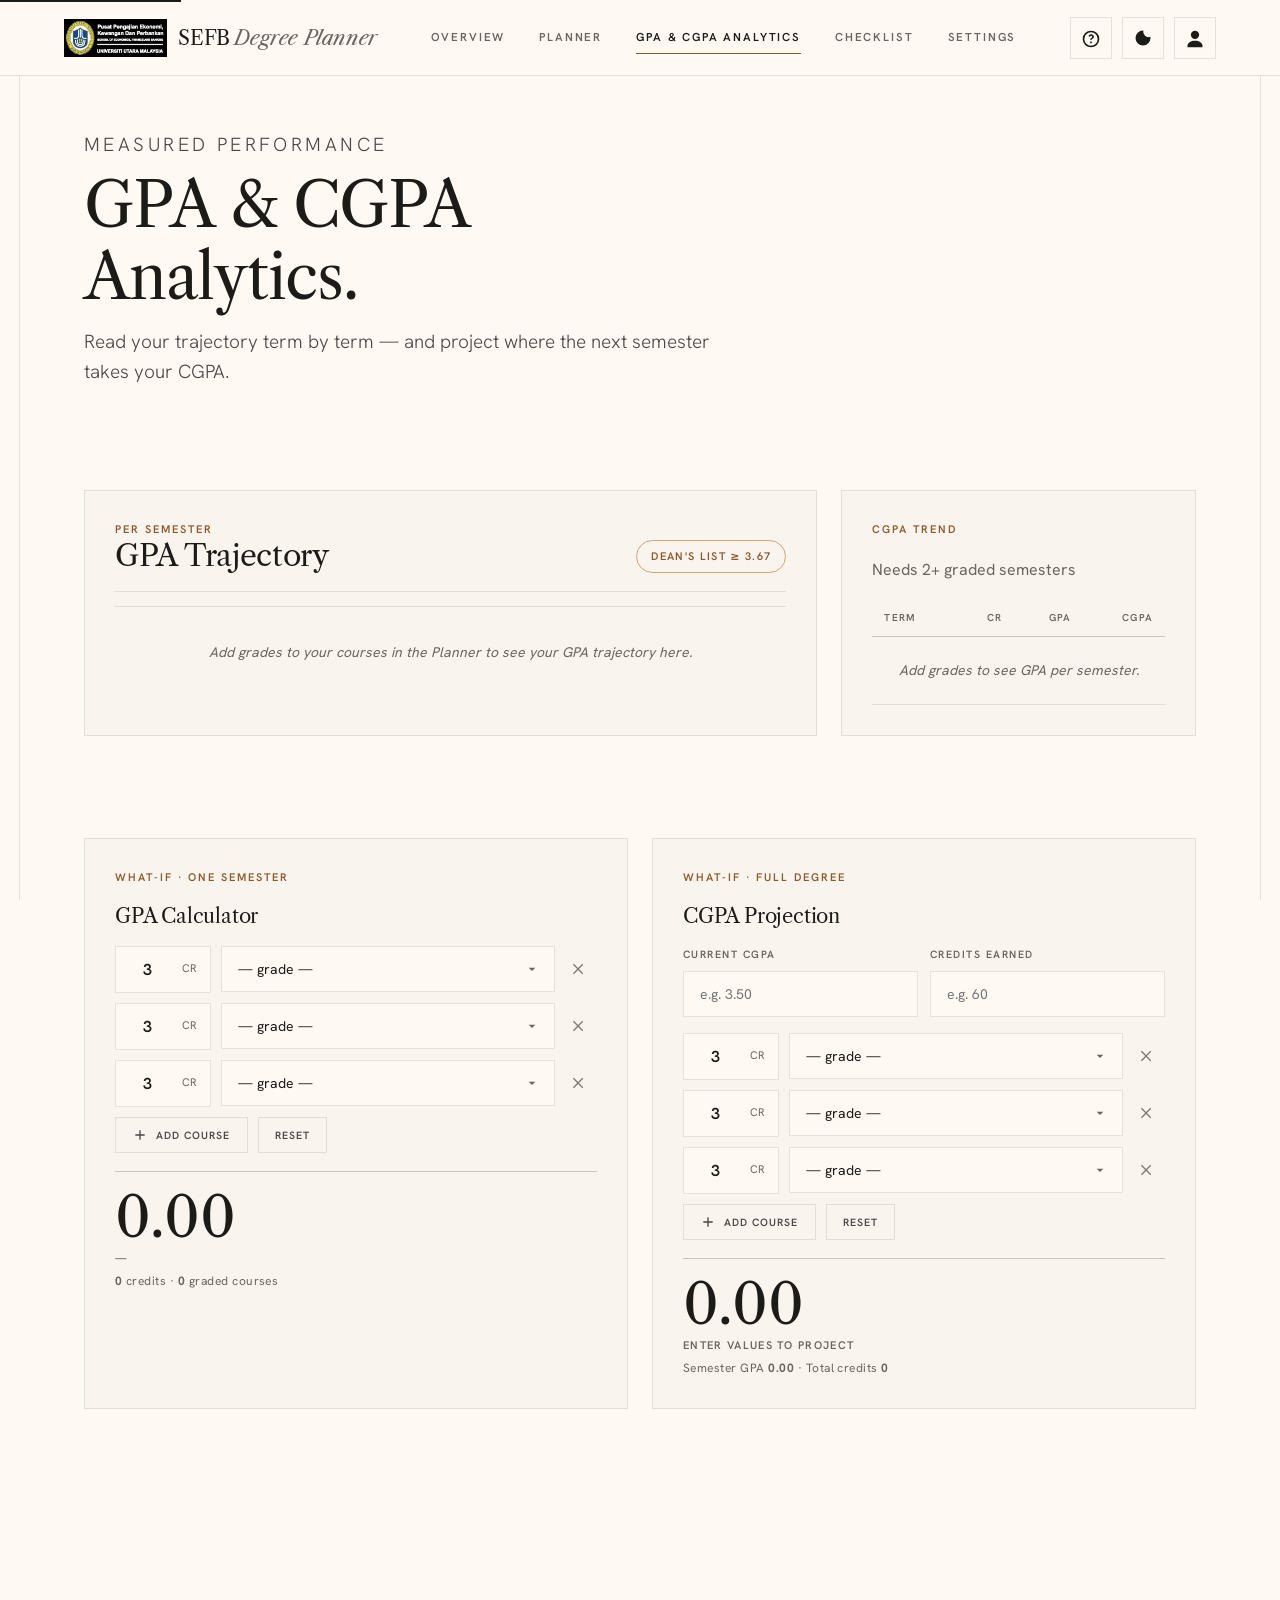
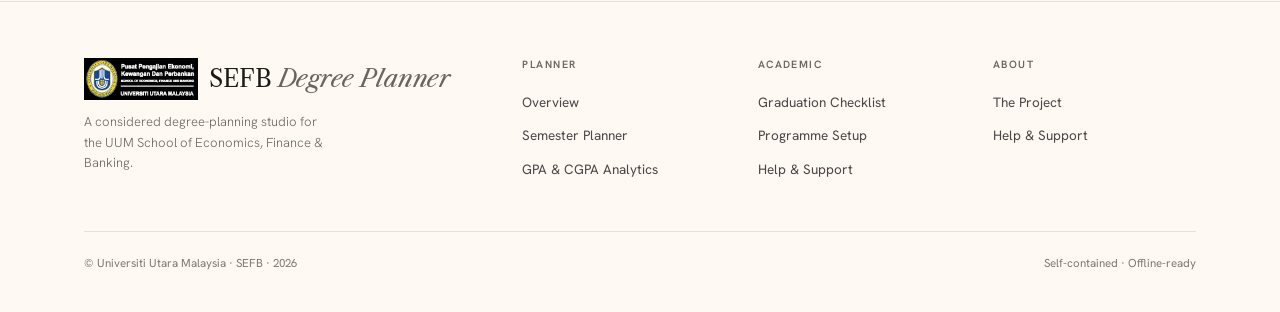
==== commit 06519426: "Add files via upload" ====
--- a/analytics.html
+++ b/analytics.html
@@ -3,10 +3,11 @@
 <head>
 <meta charset="UTF-8">
 <meta name="viewport" content="width=device-width, initial-scale=1.0">
-<title>Analytics · SEFB Degree Planner</title>
+<title>GPA &amp; CGPA Analytics · SEFB Degree Planner</title>
 <link rel="stylesheet" href="css/watchhouse.css">
 </head>
 <body data-page="analytics" class="light-mode">
+<a href="#main" class="skip-link">Skip to main content</a>
 
 <header class="topbar">
   <div class="brand">
@@ -17,11 +18,12 @@
   <nav class="topnav">
     <a data-nav="overview" href="index.html">Overview</a>
     <a data-nav="planner" href="planner.html">Planner</a>
-    <a data-nav="analytics" href="analytics.html">Analytics</a>
+    <a data-nav="analytics" href="analytics.html">GPA &amp; CGPA Analytics</a>
     <a data-nav="audit" href="audit.html">Checklist</a>
     <a data-nav="settings" href="settings.html">Settings</a>
   </nav>
   <div class="topbar-actions">
+    <a class="icon-btn" href="help.html" aria-label="Help" title="Help" data-nav="help"><span data-icon="help"></span></a>
     <button class="icon-btn" data-theme-toggle><span data-theme-ic></span></button>
     <a class="icon-btn" href="settings.html" aria-label="Profile"><span data-icon="person"></span></a>
   </div>
@@ -30,18 +32,18 @@
 <nav class="drawer" id="mobileDrawer">
   <a data-nav="overview" href="index.html"><span data-icon="overview"></span>Overview</a>
   <a data-nav="planner" href="planner.html"><span data-icon="planner"></span>Planner</a>
-  <a data-nav="analytics" href="analytics.html"><span data-icon="analytics"></span>Analytics</a>
+  <a data-nav="analytics" href="analytics.html"><span data-icon="analytics"></span>GPA &amp; CGPA</a>
   <a data-nav="audit" href="audit.html"><span data-icon="audit"></span>Checklist</a>
   <a data-nav="settings" href="settings.html"><span data-icon="settings"></span>Settings</a>
 </nav>
 
-<main>
+<main id="main">
 <div class="wrap">
 
   <section class="page-hero">
     <div class="lead">
       <p class="eyebrow">Measured Performance</p>
-      <h1>Analytics.</h1>
+      <h1>GPA &amp; CGPA Analytics.</h1>
       <p>Read your trajectory term by term — and project where the next semester takes your CGPA.</p>
     </div>
   </section>
@@ -88,8 +90,8 @@
       <p class="eyebrow card-eyebrow">What-if · Full Degree</p>
       <h2 class="card-title">CGPA Projection</h2>
       <div class="prior-grid" style="margin-top:18px">
-        <div class="field"><label class="field-label">Current CGPA</label><input class="input" id="cgpaPriorVal" type="number" step="0.01" min="0" max="4" placeholder="e.g. 3.50" oninput="cgpaCalcRender()"></div>
-        <div class="field"><label class="field-label">Credits earned</label><input class="input" id="cgpaPriorCr" type="number" min="0" placeholder="e.g. 60" oninput="cgpaCalcRender()"></div>
+        <div class="field"><label class="field-label" for="cgpaPriorVal">Current CGPA</label><input class="input" id="cgpaPriorVal" type="number" step="0.01" min="0" max="4" placeholder="e.g. 3.50" oninput="cgpaCalcRender()"></div>
+        <div class="field"><label class="field-label" for="cgpaPriorCr">Credits earned</label><input class="input" id="cgpaPriorCr" type="number" min="0" placeholder="e.g. 60" oninput="cgpaCalcRender()"></div>
       </div>
       <div id="cgpaCalcRows"></div>
       <div style="display:flex;gap:10px;margin-top:6px">
@@ -110,7 +112,7 @@
 <footer class="site-footer"><div class="wrap">
   <div class="footer-grid">
     <div class="footer-brand"><a class="brand-lockup" href="index.html"><img class="brand-logo" src="images/sefb.png" alt="SEFB logo"><span class="brand-mark">SEFB <em>Degree&nbsp;Planner</em></span></a><p>A considered degree-planning studio for the UUM School of Economics, Finance &amp; Banking.</p></div>
-    <div class="footer-col"><h4>Planner</h4><a href="index.html">Overview</a><a href="planner.html">Semester Planner</a><a href="analytics.html">Analytics</a></div>
+    <div class="footer-col"><h4>Planner</h4><a href="index.html">Overview</a><a href="planner.html">Semester Planner</a><a href="analytics.html">GPA &amp; CGPA Analytics</a></div>
     <div class="footer-col"><h4>Academic</h4><a href="audit.html">Graduation Checklist</a><a href="settings.html">Programme Setup</a><a href="settings.html#help">Help &amp; Support</a></div>
     <div class="footer-col"><h4>About</h4><a href="settings.html#about">The Project</a><a href="settings.html#help">Help &amp; Support</a></div>
   </div>
@@ -120,13 +122,13 @@
 <nav class="bottomnav">
   <a data-nav="overview" href="index.html"><span data-icon="overview"></span>Overview</a>
   <a data-nav="planner" href="planner.html"><span data-icon="planner"></span>Planner</a>
-  <a data-nav="analytics" href="analytics.html"><span data-icon="analytics"></span>Analytics</a>
+  <a data-nav="analytics" href="analytics.html"><span data-icon="analytics"></span>GPA &amp; CGPA</a>
   <a data-nav="audit" href="audit.html"><span data-icon="audit"></span>Checklist</a>
   <a data-nav="settings" href="settings.html"><span data-icon="settings"></span>Settings</a>
 </nav>
 
-<div class="modal-bg" id="modal"><div class="modal-card"><div class="modal-head" id="modalTitle"></div><div class="modal-body" id="modalBody"></div></div></div>
-<div class="modal-bg" id="confirmDialog"><div class="modal-card confirm-card">
+<div class="modal-bg" id="modal" role="dialog" aria-modal="true"><div class="modal-card"><div class="modal-head" id="modalTitle"></div><div class="modal-body" id="modalBody"></div></div></div>
+<div class="modal-bg" id="confirmDialog" role="dialog" aria-modal="true"><div class="modal-card confirm-card">
   <p id="confirmMsg"></p>
   <div class="confirm-actions"><button class="btn-ghost" onclick="confirmResolve(false)">Cancel</button><button class="btn-solid" onclick="confirmResolve(true)">Confirm</button></div>
 </div></div>
--- a/css/watchhouse.css
+++ b/css/watchhouse.css
@@ -26,11 +26,11 @@
   --ink:#1d1b18;
   --sub:#4c4546;
   --warm:#696561;
-  --faint:#a59f98;
+  --faint:#7e7872;
   --line:rgba(105,101,97,.16);
   --line-strong:rgba(105,101,97,.32);
   --amber:#d4a373;
-  --amber-deep:#b07a3f;
+  --amber-deep:#8b5a2b;
   --charcoal:#1a1a1a;
   --cream:#f8f2de;
   --error:#ba1a1a;
@@ -43,6 +43,16 @@
   --radius:0px;
   --pill:999px;
   --ease:cubic-bezier(.2,.7,.2,1);
+
+  /* Subject-category palette (A–H) — shared by course bars, dots and legend */
+  --cat-A:#c9a227;  /* University Core */
+  --cat-B:#4f9e7a;  /* English Core */
+  --cat-C:#4f7fc4;  /* Program Core */
+  --cat-D:#c56f96;  /* Specialization */
+  --cat-E:#8a76a8;  /* Programme Elective */
+  --cat-F:#cd7f32;  /* Free Elective */
+  --cat-G:#c05f48;  /* Industrial Training */
+  --cat-H:#3f9aa6;  /* Industrial Training (alt) */
 }
 body.dark-mode{
   --surface:#16140f;
@@ -57,6 +67,9 @@
   --line-strong:rgba(245,240,234,.24);
   --charcoal:#0e0d0a;
   --on-dark:#f5f0ea;
+  /* brighter category palette for charcoal/dark surfaces */
+  --cat-A:#e0b73a;--cat-B:#6cbd97;--cat-C:#6f9fda;--cat-D:#dd8bb0;
+  --cat-E:#a896c4;--cat-F:#e0954a;--cat-G:#d97a64;--cat-H:#5bb6c2;
 }
 
 /* ─────────────────────── RESET / BASE ─────────────────────── */
@@ -76,7 +89,15 @@
 button{font-family:inherit;cursor:pointer;background:none;border:none;color:inherit}
 input,select,textarea{font-family:inherit;font-size:inherit;color:inherit}
 img{max-width:100%;display:block}
+picture{display:contents}
 .ic{width:1.25em;height:1.25em;fill:currentColor;flex:none;vertical-align:middle}
+
+/* Global focus-visible for keyboard navigation */
+:focus-visible{outline:2px solid var(--amber-deep);outline-offset:2px}
+
+/* Skip to main content link */
+.skip-link{position:absolute;top:-40px;left:0;background:var(--ink);color:var(--surface);padding:8px 16px;z-index:1000;text-decoration:none}
+.skip-link:focus{top:0}
 
 h1,h2,h3,h4{font-family:var(--font-display);font-weight:400;line-height:1.15;letter-spacing:-.01em}
 .serif{font-family:var(--font-display)}
@@ -169,9 +190,19 @@
 .btn-ghost.danger:hover{border-color:var(--error);color:var(--error)}
 .btn-outline.sm,.btn-solid.sm,.btn-ghost.sm{padding:9px 16px;font-size:10.5px;letter-spacing:.1em}
 .btn-outline .ic,.btn-solid .ic,.btn-ghost .ic{width:16px;height:16px}
+.btn-outline:focus-visible,.btn-solid:focus-visible,.btn-ghost:focus-visible,.icon-btn:focus-visible{outline:2px solid var(--amber-deep);outline-offset:2px}
 .linkbtn{font-size:11px;font-weight:600;letter-spacing:.12em;text-transform:uppercase;color:var(--ink);
   border-bottom:1px solid var(--line-strong);padding-bottom:3px;transition:border-color .3s}
 .linkbtn:hover{border-color:var(--amber-deep);color:var(--amber-deep)}
+.linkbtn:focus-visible{outline:2px solid var(--amber-deep);outline-offset:2px}
+/* playful "Simulate a Dean's List semester" button — stands out, wraps freely */
+.btn-deans{display:flex;align-items:center;justify-content:center;gap:8px;text-align:center;
+  padding:13px 18px;font-size:12px;font-weight:700;letter-spacing:.06em;line-height:1.35;white-space:normal;
+  color:#fff;background:linear-gradient(135deg,var(--amber) 0%,var(--amber-deep) 100%);
+  border:1px solid var(--amber-deep);transition:.28s var(--ease)}
+.btn-deans:hover{filter:brightness(1.06);transform:translateY(-1px)}
+.btn-deans:active{transform:translateY(0)}
+.btn-deans:focus-visible{outline:2px solid var(--ink);outline-offset:2px}
 
 /* ─────────────────────── CARDS / PANELS ─────────────────────── */
 .bone-card{background:var(--bone);border:1px solid var(--line);padding:clamp(22px,3vw,40px)}
@@ -184,14 +215,14 @@
 .card-eyebrow{margin-bottom:18px}
 
 /* ─────────────────────── STAT CARDS ─────────────────────── */
-.stat-row{display:grid;grid-template-columns:repeat(auto-fit,minmax(150px,1fr));gap:14px}
-.stat-card{border:1px solid var(--line);padding:20px 22px;background:var(--bone)}
+.stat-row{display:grid;grid-template-columns:repeat(auto-fit,minmax(140px,1fr));gap:clamp(12px,2vw,18px)}
+.stat-card{border:1px solid var(--line);padding:clamp(14px,2.2vw,22px) clamp(16px,2.4vw,24px);background:var(--bone)}
 .stat-card .v{font-family:var(--font-display);font-size:34px;line-height:1}
 .stat-card .l{font-size:10.5px;letter-spacing:.14em;text-transform:uppercase;color:var(--warm);margin-top:8px}
 
 /* ─────────────────────── CLASSIFICATION / RING ─────────────────────── */
 .ring-wrap{display:flex;flex-direction:column;align-items:center;text-align:center}
-#cgpaRingCanvas{width:100%;max-width:300px;aspect-ratio:1/1;height:auto}
+#cgpaRingCanvas{width:100%;max-width:clamp(260px,45vw,340px);aspect-ratio:1/1;height:auto}
 #cgpaRingClass{font-family:var(--font-display);font-size:clamp(24px,3vw,32px);margin-top:6px}
 #cgpaRingMotiv{font-size:12px;letter-spacing:.06em;color:var(--warm);margin-top:6px}
 [data-tier="first"]{color:var(--amber-deep)}
@@ -225,10 +256,10 @@
 .progress-row.is-done .pr-val{color:var(--amber-deep)}
 
 /* ─────────────────────── BADGES ─────────────────────── */
-.badge-grid{display:grid;grid-template-columns:repeat(auto-fill,minmax(150px,1fr));gap:14px}
-.badge{display:flex;flex-direction:column;gap:12px;border:1px solid var(--line);padding:20px}
-.badge-ic{width:34px;height:34px;display:grid;place-items:center;color:var(--warm)}
-.badge-ic .ic{width:26px;height:26px}
+.badge-grid{display:grid;grid-template-columns:repeat(auto-fill,minmax(140px,1fr));gap:clamp(12px,2vw,18px)}
+.badge{display:flex;flex-direction:column;gap:clamp(10px,1.5vw,14px);border:1px solid var(--line);padding:clamp(14px,2vw,22px)}
+.badge-ic{width:clamp(28px,4vw,34px);height:clamp(28px,4vw,34px);display:grid;place-items:center;color:var(--warm)}
+.badge-ic .ic{width:clamp(20px,3vw,26px);height:clamp(20px,3vw,26px)}
 .badge-label{font-size:11px;font-weight:600;letter-spacing:.1em;text-transform:uppercase;color:var(--sub)}
 .badge.is-gold{border-color:var(--amber)}
 .badge.is-gold .badge-ic{color:var(--amber-deep)}
@@ -242,7 +273,8 @@
   font-size:14px;border-radius:0;appearance:none;-webkit-appearance:none;transition:border-color .25s}
 select{background-image:url("data:image/svg+xml;utf8,<svg xmlns='http://www.w3.org/2000/svg' width='16' height='16' viewBox='0 0 24 24' fill='%23696561'><path d='M7 10l5 5 5-5z'/></svg>");
   background-repeat:no-repeat;background-position:right 14px center;padding-right:40px}
-select:focus,.input:focus{outline:none;border-color:var(--ink)}
+select:focus,.input:focus{border-color:var(--ink)}
+select:focus-visible,.input:focus-visible{outline:2px solid var(--amber-deep);outline-offset:2px}
 .search-box{position:relative}
 .search-box .input{padding-left:44px}
 .search-box .search-ic{position:absolute;left:16px;top:50%;transform:translateY(-50%);color:var(--warm)}
@@ -258,7 +290,7 @@
 
 /* ─────────────────────── TAKE NOTE (alerts) ─────────────────────── */
 .take-note{border:2px solid var(--amber);background:color-mix(in srgb,var(--amber) 12%,var(--surface));
-  padding:20px 22px;margin-top:26px;display:none}
+  padding:clamp(16px,2.2vw,22px) clamp(18px,2.4vw,24px);margin-top:26px;display:none}
 .take-note.has-alerts{display:block}
 .take-note.muted{opacity:.7}
 .take-note-head{display:flex;align-items:center;gap:12px;margin-bottom:14px}
@@ -267,7 +299,7 @@
   border-radius:var(--pill);display:inline-grid;place-items:center;padding:0 6px}
 .take-note-head .spacer{flex:1}
 .tn-mute{font-size:10.5px;letter-spacing:.1em;text-transform:uppercase;color:var(--warm);border-bottom:1px solid var(--line)}
-.alert{display:flex;align-items:center;gap:12px;padding:11px 0;border-top:1px solid var(--line)}
+.alert{display:flex;align-items:center;gap:12px;padding:clamp(8px,1.2vw,12px) 0;border-top:1px solid var(--line)}
 .alert-msg{flex:1;font-size:13.5px;color:var(--ink)}
 .alert.is-bad .alert-msg{color:var(--error)}
 .alert-x{width:24px;height:24px;display:grid;place-items:center;color:var(--warm)}
@@ -294,15 +326,18 @@
 .sem-courses{display:flex;flex-direction:column}
 .sem-empty{color:var(--warm);font-size:13.5px;font-style:italic;padding:14px 0}
 
-.course-row{display:flex;align-items:center;gap:16px;padding:15px 12px;margin:0 -12px;border-bottom:1px solid var(--line);
+.course-row{display:flex;align-items:center;gap:clamp(12px,2vw,16px);padding:clamp(10px,1.5vw,16px) clamp(8px,1.5vw,14px);margin:0 clamp(-8px,-1.5vw,-12px);border-bottom:1px solid var(--line);
   position:relative;cursor:grab;transition:background .25s}
 .course-row:hover{background:var(--surface-low)}
 .course-row.dragging{opacity:.45}
 .course-row.is-locked{background:color-mix(in srgb,var(--error) 7%,transparent)}
-.course-cat{width:3px;align-self:stretch;background:var(--warm);flex:none;border-radius:2px}
-.cat-A .course-cat{background:#c9a227}.cat-B .course-cat{background:#5b8a72}.cat-C .course-cat{background:#5878a3}
-.cat-D .course-cat{background:#b5728f}.cat-E .course-cat{background:#8a76a8}.cat-F .course-cat{background:var(--amber-deep)}
-.cat-G .course-cat{background:#b06a55}.cat-H .course-cat{background:#5a9aa3}
+.course-cat{width:6px;align-self:stretch;background:var(--warm);flex:none;border-radius:3px}
+.cat-A .course-cat{background:var(--cat-A)}.cat-B .course-cat{background:var(--cat-B)}.cat-C .course-cat{background:var(--cat-C)}
+.cat-D .course-cat{background:var(--cat-D)}.cat-E .course-cat{background:var(--cat-E)}.cat-F .course-cat{background:var(--cat-F)}
+.cat-G .course-cat{background:var(--cat-G)}.cat-H .course-cat{background:var(--cat-H)}
+/* colored dot + category name in the course meta line */
+.cat-dot{display:inline-block;width:10px;height:10px;border-radius:50%;vertical-align:middle;margin-right:6px;background:var(--c,var(--warm));position:relative;top:-1px}
+.cat-name{font-weight:600;color:var(--sub)}
 .course-code{font-size:11px;letter-spacing:.05em;color:var(--warm);min-width:80px;flex:none;font-variant-numeric:tabular-nums}
 .course-body{flex:1;min-width:0}
 .course-name{font-size:15px;font-weight:600;color:var(--ink);display:flex;align-items:center;gap:8px;flex-wrap:wrap}
@@ -316,6 +351,12 @@
 .row-x{width:28px;height:28px;display:grid;place-items:center;color:var(--faint);transition:color .2s}
 .row-x:hover{color:var(--error)}
 .row-x .ic{width:16px;height:16px}
+
+/* ─────────────────────── CATEGORY LEGEND ─────────────────────── */
+.cat-legend{display:flex;flex-wrap:wrap;gap:10px 22px;margin-top:14px}
+.cat-legend-item{display:inline-flex;align-items:center;gap:9px;font-size:12px;color:var(--sub);letter-spacing:.01em}
+.cat-legend-item .cat-swatch{width:16px;height:16px;border-radius:4px;flex:none;background:var(--c,var(--warm))}
+.cat-legend-item b{font-weight:600;color:var(--ink);font-size:11px;letter-spacing:.04em}
 
 .sem-add{display:flex;gap:10px;margin-top:18px}
 .sem-add select{flex:1}
@@ -343,13 +384,13 @@
 .audit-row-label{font-size:15px;font-weight:600}
 .audit-row-sub{font-size:11px;color:var(--warm);margin-top:3px}
 .audit-row-meta{display:flex;align-items:center;gap:16px}
-.audit-track{width:120px;height:4px;background:var(--line);position:relative;border-radius:2px;overflow:hidden}
+.audit-track{width:clamp(80px,15vw,120px);height:4px;background:var(--line);position:relative;border-radius:2px;overflow:hidden}
 .audit-fill{position:absolute;top:0;left:0;height:100%;background:var(--ink);transition:width .5s ease}
 .audit-fill.is-planned{background:var(--faint);opacity:.6}
 .audit-row.is-ok .audit-fill:not(.is-planned){background:var(--amber-deep)}
 .audit-val{font-size:12px;font-weight:600;color:var(--sub);min-width:100px;text-align:right;font-variant-numeric:tabular-nums}
-.audit-tag{font-size:10px;font-weight:600;letter-spacing:.1em;text-transform:uppercase;padding:5px 11px;border-radius:var(--pill);
-  border:1px solid var(--line);color:var(--warm);min-width:120px;text-align:center}
+.audit-tag{font-size:10px;font-weight:600;letter-spacing:.1em;text-transform:uppercase;padding:clamp(4px,0.6vw,7px) clamp(8px,1.2vw,12px);border-radius:var(--pill);
+  border:1px solid var(--line);color:var(--warm);min-width:auto;white-space:nowrap;text-align:center}
 .audit-row.is-ok .audit-tag{border-color:var(--amber);color:var(--amber-deep)}
 .audit-row.is-pending-grade .audit-tag{border-color:var(--faint);color:var(--faint);font-style:italic}
 
@@ -378,7 +419,7 @@
 .calc-row{display:grid;grid-template-columns:96px 1fr 32px;gap:10px;align-items:center;margin-bottom:10px}
 .calc-cr{display:flex;align-items:center;border:1px solid var(--line);padding:0 12px;background:var(--surface)}
 .calc-cr input{width:100%;border:none;background:none;padding:12px 0;text-align:center;font-weight:600}
-.calc-cr input:focus{outline:none}
+.calc-cr input:focus-visible{outline:2px solid var(--amber-deep);outline-offset:2px}
 .calc-cr span{font-size:11px;color:var(--warm);text-transform:uppercase;letter-spacing:.06em}
 .calc-result{display:flex;flex-direction:column;align-items:flex-start;gap:4px;border-top:1px solid var(--line-strong);margin-top:18px;padding-top:18px}
 .calc-result .big{font-family:var(--font-display);font-size:56px;line-height:1}
@@ -441,6 +482,17 @@
 @media(max-width:1100px){.edge{display:none}}
 
 /* ─────────────────────── RESPONSIVE ─────────────────────── */
+/* Tablet landscape (768px and below) */
+@media(max-width:768px){
+  /* Keep most layouts, just tweak sizing */
+  .split-media .split-img{min-height:300px}
+  .stat-row{grid-template-columns:repeat(auto-fit,minmax(120px,1fr))}
+  .icon-btn{width:clamp(36px,10vw,42px);height:clamp(36px,10vw,42px)}
+  .badge{padding:clamp(14px,2vw,20px)}
+  body{font-size:15px}
+}
+
+/* Tablet/mobile (920px and below) */
 @media(max-width:920px){
   .topnav{display:none}
   #menuBtn{display:grid}
@@ -455,12 +507,26 @@
   .bottomnav a.active{color:var(--ink);box-shadow:inset 0 2px 0 var(--ink)}
   main{padding-bottom:96px}
 }
+
+/* Large phone landscape (480px and below) */
+@media(max-width:480px){
+  .icon-btn{width:clamp(36px,8vw,40px);height:clamp(36px,8vw,40px)}
+  .stat-row{grid-template-columns:1fr}
+  .badge{padding:clamp(12px,1.5vw,18px);min-width:auto}
+  .badge-ic{width:28px;height:28px}
+  .badge-ic .ic{width:20px;height:20px}
+  .audit-tag{min-width:auto;flex-wrap:wrap}
+  #cgpaRingCanvas{max-width:280px}
+}
+
+/* Small phone (560px and below) */
 @media(max-width:560px){
   .footer-grid{grid-template-columns:1fr}
   .sem-head-right{width:100%;justify-content:space-between}
   .page-hero{align-items:flex-start}
   .brand-sub{display:none}
   .calc-result .big{font-size:46px}
+  body{font-size:14px}
 }
 
 /* ============================================================================
@@ -482,7 +548,6 @@
   background:linear-gradient(0deg,rgba(14,12,9,.78),transparent);color:#fff}
 .figure .figure-cap .eyebrow{color:var(--amber)}
 .figure .figure-cap .ttl{font-family:var(--font-display);font-size:20px;margin-top:4px}
-.ar-16-9{aspect-ratio:16/9}.ar-4-3{aspect-ratio:4/3}.ar-1-1{aspect-ratio:1/1}.ar-3-4{aspect-ratio:3/4}
 
 /* FULL-BLEED HERO */
 .full-hero{position:relative;width:100vw;margin-left:calc(50% - 50vw);
@@ -542,18 +607,48 @@
 @media(max-width:920px){
   .split-media,.split-media.reverse{grid-template-columns:1fr}
   .split-media.reverse .split-copy{order:0}
-  .split-media .split-img{min-height:260px}
+  .split-media .split-img{min-height:clamp(260px,40vw,340px)}
   .full-hero{min-height:clamp(380px,56vh,520px)}
   .brand-mark{font-size:17px}
   .brand-logo{height:32px}
 }
+@media(max-width:768px){
+  .split-media .split-img{min-height:clamp(240px,35vw,300px)}
+}
 @media(max-width:560px){
   .brand-mark em{display:none}
   .full-hero-content h1{font-size:34px}
+  .split-media .split-img{min-height:clamp(200px,30vw,260px)}
 }
 
 .empty-hint{display:none;color:var(--warm);font-style:italic;font-size:14px;padding:34px 4px;text-align:center;border-top:1px solid var(--line)}
 #semBarWrap.is-empty .empty-hint{display:block}
+
+/* ─────────────────────── HELP / SCREENSHOT TOUR ─────────────────────── */
+.help-hero{display:grid;grid-template-columns:1.55fr 1fr;gap:clamp(20px,3vw,36px);align-items:center;
+  border:1px solid var(--line);border-left:4px solid var(--cat-B);background:var(--bone);padding:clamp(28px,3.6vw,52px)}
+.help-hero h1{font-size:clamp(38px,5.4vw,66px);line-height:1.04;margin-top:10px}
+.help-hero .lead p{color:var(--sub);max-width:48ch;margin-top:16px;font-weight:300}
+.help-callout{border:1px dashed var(--amber);background:color-mix(in srgb,var(--amber) 12%,var(--surface));padding:20px 22px}
+.help-callout .eyebrow{color:var(--amber-deep)}
+.help-callout b{display:block;margin:8px 0 6px;font-size:16px;font-family:var(--font-display)}
+.help-callout p{font-size:13px;color:var(--sub);line-height:1.5}
+.help-grid{display:grid;grid-template-columns:1fr 1fr;gap:clamp(18px,2.4vw,28px);margin-top:30px}
+.help-step{border:1px solid var(--line);border-top:4px solid var(--c,var(--amber-deep));background:var(--bone);display:flex;flex-direction:column;overflow:hidden}
+.help-shot{background:var(--surface-2);border-bottom:1px solid var(--line);overflow:hidden}
+.help-shot img{width:100%;display:block}
+.help-body{padding:clamp(20px,2.4vw,30px)}
+.step-pill{display:inline-block;font-size:10px;font-weight:700;letter-spacing:.14em;text-transform:uppercase;
+  color:var(--c,var(--amber-deep));border:1px solid var(--c,var(--amber));padding:4px 11px;border-radius:var(--pill);margin-bottom:14px}
+.help-step h3{font-size:clamp(20px,2.2vw,25px);margin-bottom:9px}
+.help-body p{color:var(--sub);font-size:14px;line-height:1.6}
+.help-body .linkbtn{margin-top:16px;display:inline-block}
+.help-bonus{margin-top:28px;border:1px solid var(--amber);background:color-mix(in srgb,var(--amber) 10%,var(--surface));
+  padding:clamp(22px,2.8vw,34px);display:flex;gap:20px;align-items:center;flex-wrap:wrap}
+.help-bonus .hb-emoji{font-size:40px;line-height:1;flex:none}
+.help-bonus h3{font-size:clamp(20px,2.4vw,26px);margin-bottom:6px}
+.help-bonus p{color:var(--sub);font-size:14px;max-width:62ch}
+@media(max-width:920px){ .help-hero,.help-grid{grid-template-columns:1fr} }
 
 /* ─────────────────────── PRINT ─────────────────────── */
 @media print{
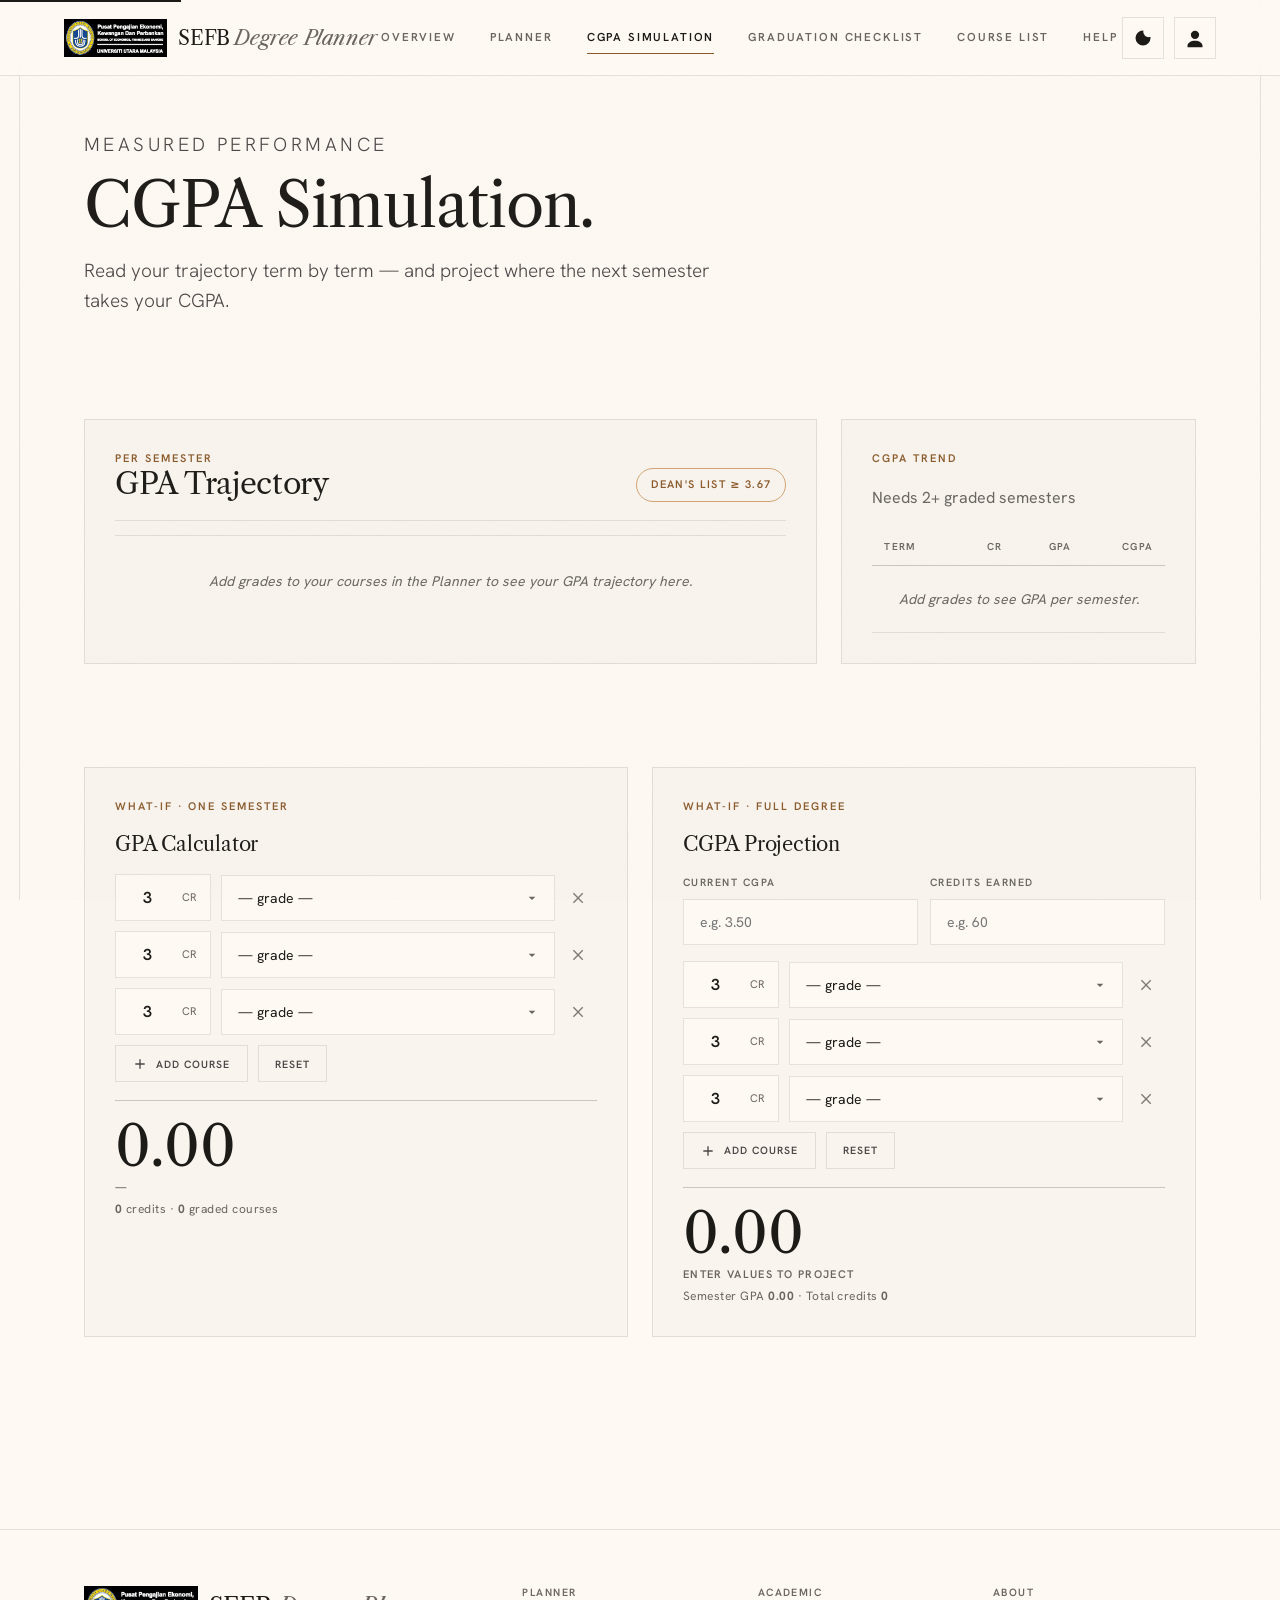
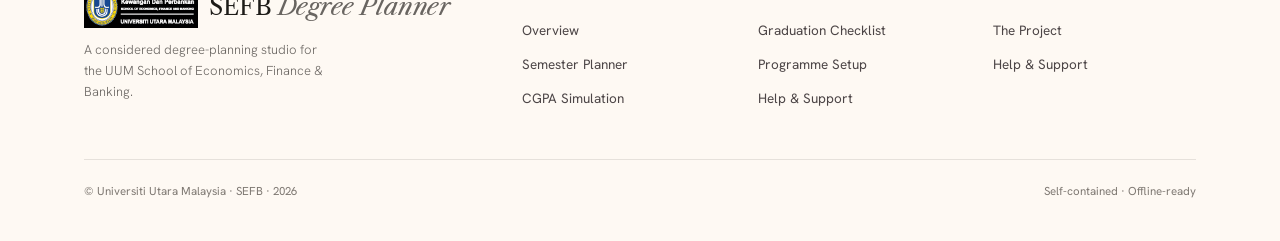
==== commit ba097982: "Add files via upload" ====
--- a/analytics.html
+++ b/analytics.html
@@ -3,7 +3,7 @@
 <head>
 <meta charset="UTF-8">
 <meta name="viewport" content="width=device-width, initial-scale=1.0">
-<title>GPA &amp; CGPA Analytics · SEFB Degree Planner</title>
+<title>CGPA Simulation · SEFB Degree Planner</title>
 <link rel="stylesheet" href="css/watchhouse.css">
 </head>
 <body data-page="analytics" class="light-mode">
@@ -18,12 +18,12 @@
   <nav class="topnav">
     <a data-nav="overview" href="index.html">Overview</a>
     <a data-nav="planner" href="planner.html">Planner</a>
-    <a data-nav="analytics" href="analytics.html">GPA &amp; CGPA Analytics</a>
-    <a data-nav="audit" href="audit.html">Checklist</a>
-    <a data-nav="settings" href="settings.html">Settings</a>
+    <a data-nav="analytics" href="analytics.html">CGPA Simulation</a>
+    <a data-nav="audit" href="audit.html">Graduation Checklist</a>
+    <a data-nav="courselist" href="courselist.html">Course List</a>
+    <a data-nav="help" href="help.html">Help</a>
   </nav>
   <div class="topbar-actions">
-    <a class="icon-btn" href="help.html" aria-label="Help" title="Help" data-nav="help"><span data-icon="help"></span></a>
     <button class="icon-btn" data-theme-toggle><span data-theme-ic></span></button>
     <a class="icon-btn" href="settings.html" aria-label="Profile"><span data-icon="person"></span></a>
   </div>
@@ -32,9 +32,10 @@
 <nav class="drawer" id="mobileDrawer">
   <a data-nav="overview" href="index.html"><span data-icon="overview"></span>Overview</a>
   <a data-nav="planner" href="planner.html"><span data-icon="planner"></span>Planner</a>
-  <a data-nav="analytics" href="analytics.html"><span data-icon="analytics"></span>GPA &amp; CGPA</a>
-  <a data-nav="audit" href="audit.html"><span data-icon="audit"></span>Checklist</a>
-  <a data-nav="settings" href="settings.html"><span data-icon="settings"></span>Settings</a>
+  <a data-nav="analytics" href="analytics.html"><span data-icon="analytics"></span>CGPA Simulation</a>
+  <a data-nav="audit" href="audit.html"><span data-icon="audit"></span>Graduation Checklist</a>
+  <a data-nav="courselist" href="courselist.html"><span data-icon="courselist"></span>Course List</a>
+  <a data-nav="help" href="help.html"><span data-icon="help"></span>Help</a>
 </nav>
 
 <main id="main">
@@ -43,7 +44,7 @@
   <section class="page-hero">
     <div class="lead">
       <p class="eyebrow">Measured Performance</p>
-      <h1>GPA &amp; CGPA Analytics.</h1>
+      <h1>CGPA Simulation.</h1>
       <p>Read your trajectory term by term — and project where the next semester takes your CGPA.</p>
     </div>
   </section>
@@ -112,7 +113,7 @@
 <footer class="site-footer"><div class="wrap">
   <div class="footer-grid">
     <div class="footer-brand"><a class="brand-lockup" href="index.html"><img class="brand-logo" src="images/sefb.png" alt="SEFB logo"><span class="brand-mark">SEFB <em>Degree&nbsp;Planner</em></span></a><p>A considered degree-planning studio for the UUM School of Economics, Finance &amp; Banking.</p></div>
-    <div class="footer-col"><h4>Planner</h4><a href="index.html">Overview</a><a href="planner.html">Semester Planner</a><a href="analytics.html">GPA &amp; CGPA Analytics</a></div>
+    <div class="footer-col"><h4>Planner</h4><a href="index.html">Overview</a><a href="planner.html">Semester Planner</a><a href="analytics.html">CGPA Simulation</a></div>
     <div class="footer-col"><h4>Academic</h4><a href="audit.html">Graduation Checklist</a><a href="settings.html">Programme Setup</a><a href="settings.html#help">Help &amp; Support</a></div>
     <div class="footer-col"><h4>About</h4><a href="settings.html#about">The Project</a><a href="settings.html#help">Help &amp; Support</a></div>
   </div>
@@ -122,9 +123,8 @@
 <nav class="bottomnav">
   <a data-nav="overview" href="index.html"><span data-icon="overview"></span>Overview</a>
   <a data-nav="planner" href="planner.html"><span data-icon="planner"></span>Planner</a>
-  <a data-nav="analytics" href="analytics.html"><span data-icon="analytics"></span>GPA &amp; CGPA</a>
-  <a data-nav="audit" href="audit.html"><span data-icon="audit"></span>Checklist</a>
-  <a data-nav="settings" href="settings.html"><span data-icon="settings"></span>Settings</a>
+  <a data-nav="analytics" href="analytics.html"><span data-icon="analytics"></span>CGPA Simulation</a>
+  <a data-nav="audit" href="audit.html"><span data-icon="audit"></span>Graduation Checklist</a>
 </nav>
 
 <div class="modal-bg" id="modal" role="dialog" aria-modal="true"><div class="modal-card"><div class="modal-head" id="modalTitle"></div><div class="modal-body" id="modalBody"></div></div></div>
--- a/css/watchhouse.css
+++ b/css/watchhouse.css
@@ -94,6 +94,29 @@
 
 /* Global focus-visible for keyboard navigation */
 :focus-visible{outline:2px solid var(--amber-deep);outline-offset:2px}
+
+/* ─────────────────────── EDITORIAL POLISH (motion · texture · depth) ─────────────────────── */
+/* subtle paper grain — adds 'crafted' texture without hurting legibility */
+body::before{content:"";position:fixed;inset:0;z-index:6;pointer-events:none;opacity:.04;
+  background-image:url("data:image/svg+xml,%3Csvg xmlns='http://www.w3.org/2000/svg' width='160' height='160'%3E%3Cfilter id='n'%3E%3CfeTurbulence type='fractalNoise' baseFrequency='0.9' numOctaves='2' stitchTiles='stitch'/%3E%3C/filter%3E%3Crect width='100%25' height='100%25' filter='url(%23n)'/%3E%3C/svg%3E");background-size:160px 160px}
+body.dark-mode::before{opacity:.06}
+
+/* refined custom scrollbar */
+*{scrollbar-width:thin;scrollbar-color:var(--line-strong) transparent}
+::-webkit-scrollbar{width:11px;height:11px}
+::-webkit-scrollbar-track{background:transparent}
+::-webkit-scrollbar-thumb{background:var(--line-strong);border:3px solid var(--surface);border-radius:99px}
+::-webkit-scrollbar-thumb:hover{background:var(--warm)}
+
+/* scroll-reveal — class added by JS to below-fold blocks (no FOUC, respects reduced-motion) */
+.reveal{opacity:0;transform:translateY(26px)}
+.reveal.reveal-in{opacity:1;transform:none;transition:opacity .75s var(--ease),transform .75s var(--ease)}
+@media(prefers-reduced-motion:reduce){.reveal,.reveal.reveal-in{opacity:1!important;transform:none!important;transition:none!important}}
+
+/* gentle hover lift on key cards */
+.bone-card,.panel,.help-step{transition:border-color .3s var(--ease),transform .35s var(--ease),box-shadow .35s var(--ease)}
+.bone-card:hover,.panel:hover,.help-step:hover{transform:translateY(-2px);box-shadow:0 16px 36px -22px rgba(20,16,10,.30)}
+body.dark-mode .bone-card:hover,body.dark-mode .panel:hover,body.dark-mode .help-step:hover{box-shadow:0 16px 36px -18px rgba(0,0,0,.55)}
 
 /* Skip to main content link */
 .skip-link{position:absolute;top:-40px;left:0;background:var(--ink);color:var(--surface);padding:8px 16px;z-index:1000;text-decoration:none}
@@ -318,7 +341,8 @@
 .sem-title{font-size:clamp(22px,3vw,28px);margin-top:5px;display:flex;align-items:center;gap:12px}
 .sem-now{font-family:var(--font-body);font-size:10px;font-weight:600;letter-spacing:.12em;text-transform:uppercase;
   color:var(--amber-deep);border:1px solid var(--amber);padding:3px 9px;border-radius:var(--pill)}
-.sem-head-right{display:flex;align-items:center;gap:16px}
+.sem-head-right{display:flex;align-items:center;gap:14px;flex-wrap:wrap;justify-content:flex-end}
+.sem-head-deans{white-space:nowrap;padding:9px 16px;font-size:11.5px;letter-spacing:.04em}
 .sem-session{width:auto;min-width:108px;padding:9px 34px 9px 12px;font-size:12px}
 .sem-gpa{text-align:right}
 .sem-gpa-lbl{display:block;font-size:9.5px;letter-spacing:.14em;text-transform:uppercase;color:var(--warm)}
@@ -554,16 +578,27 @@
   min-height:clamp(460px,64vh,620px);display:flex;align-items:flex-end;overflow:hidden;
   border-bottom:1px solid var(--line)}
 .full-hero-img{position:absolute;inset:0;width:100%;height:100%;object-fit:cover;object-position:center 34%;
-  transform:rotate(var(--hero-rot,-1.6deg)) scale(1.12);transform-origin:center}
+  transform-origin:center;animation:heroZoom 26s ease-in-out infinite alternate;
+  filter:sepia(.6) saturate(.92) hue-rotate(-12deg) brightness(.88) contrast(1.05)}  /* warm coffee wash */
+@keyframes heroZoom{
+  0%  {transform:rotate(var(--hero-rot,0deg)) scale(1.06)}
+  100%{transform:rotate(var(--hero-rot,0deg)) scale(1.14)}
+}
+@media(prefers-reduced-motion:reduce){.full-hero-img{animation:none;transform:rotate(var(--hero-rot,0deg)) scale(1.09)}}
 .full-hero::after{content:"";position:absolute;inset:0;z-index:1;
-  background:linear-gradient(90deg,rgba(14,12,9,.82) 0%,rgba(14,12,9,.55) 38%,rgba(14,12,9,.12) 72%,transparent 100%),
-             linear-gradient(0deg,rgba(14,12,9,.7),transparent 55%)}
+  background:linear-gradient(90deg,rgba(34,20,9,.84) 0%,rgba(34,20,9,.56) 38%,rgba(34,20,9,.14) 72%,transparent 100%),
+             linear-gradient(0deg,rgba(28,17,8,.72),transparent 55%)}
 .full-hero-content{position:relative;z-index:2;width:100%;max-width:var(--container);margin:0 auto;
   padding:0 var(--margin) clamp(40px,6vw,70px)}
 .full-hero-content .eyebrow{color:var(--amber)}
 .full-hero-content h1{color:#fff;font-size:clamp(40px,6.4vw,72px);letter-spacing:-.02em;margin-top:14px;max-width:16ch}
 .full-hero-content .sub{color:rgba(255,255,255,.86);font-size:clamp(16px,2vw,20px);font-weight:300;margin-top:16px;max-width:54ch}
 .full-hero-content .hero-actions{margin-top:30px}
+.hero-tiles{display:flex;flex-wrap:wrap;gap:clamp(22px,4vw,56px);margin-top:clamp(28px,4vw,42px);
+  padding-top:clamp(20px,2.4vw,26px);border-top:1px solid rgba(255,255,255,.22)}
+.hero-tile{display:flex;flex-direction:column}
+.hero-tile .ht-v{font-family:var(--font-display);font-size:clamp(30px,4vw,46px);color:#fff;line-height:1;font-variant-numeric:tabular-nums}
+.hero-tile .ht-l{font-size:11px;font-weight:600;letter-spacing:.14em;text-transform:uppercase;color:rgba(255,255,255,.74);margin-top:9px}
 .btn-light{display:inline-flex;align-items:center;justify-content:center;gap:8px;padding:13px 24px;
   font-size:11px;font-weight:600;letter-spacing:.14em;text-transform:uppercase;border:1px solid rgba(255,255,255,.55);color:#fff;transition:.28s var(--ease)}
 .btn-light:hover{background:#fff;color:var(--charcoal);border-color:#fff}
@@ -592,6 +627,9 @@
 .dark-card.has-img{padding:0;min-height:300px;display:flex;align-items:flex-end}
 .dark-card.has-img img{position:absolute;inset:0;width:100%;height:100%;object-fit:cover;opacity:.42}
 .dark-card.has-img::after{content:"";position:absolute;inset:0;background:linear-gradient(0deg,rgba(14,12,9,.9),rgba(14,12,9,.4))}
+/* milestone: lighter, warm-brown overlay so the convocation photo reads bright */
+.dark-card.has-img.mile img{opacity:.7}
+.dark-card.has-img.mile::after{background:linear-gradient(0deg,rgba(28,16,7,.92) 4%,rgba(58,36,18,.42) 52%,rgba(86,56,30,.18) 100%)}
 .dark-card.has-img .dc-body{position:relative;z-index:2;padding:clamp(26px,3.4vw,44px);width:100%}
 
 /* enlarge + lift the ring */
@@ -650,6 +688,29 @@
 .help-bonus p{color:var(--sub);font-size:14px;max-width:62ch}
 @media(max-width:920px){ .help-hero,.help-grid{grid-template-columns:1fr} }
 
+/* ─────────────────────── COURSE LIST PAGE ─────────────────────── */
+.cl-setup{display:grid;grid-template-columns:repeat(auto-fit,minmax(220px,1fr));gap:14px;margin-top:8px}
+.cl-searchwrap{margin-top:22px}
+.cl-count{font-size:11px;font-weight:600;letter-spacing:.12em;text-transform:uppercase;color:var(--amber-deep);
+  border:1px solid var(--amber);padding:4px 10px;border-radius:var(--pill)}
+.cl-table-wrap{margin-top:18px;border:1px solid var(--line);overflow-x:auto}
+table.cl-table{width:100%;border-collapse:collapse;font-variant-numeric:tabular-nums}
+.cl-table thead th{position:sticky;top:0;background:var(--surface-2);text-align:left;
+  font-size:10.5px;font-weight:700;letter-spacing:.12em;text-transform:uppercase;color:var(--warm);
+  padding:13px 16px;border-bottom:1px solid var(--line-strong);white-space:nowrap}
+.cl-table tbody td{padding:14px 16px;border-bottom:1px solid var(--line);vertical-align:top;font-size:14px}
+.cl-table tbody tr:last-child td{border-bottom:none}
+.cl-table tbody tr:hover{background:var(--surface-low)}
+.cl-code{font-size:12.5px;letter-spacing:.04em;color:var(--sub);font-weight:600;white-space:nowrap}
+.cl-en{font-weight:600;color:var(--ink)}
+.cl-ms{font-size:12.5px;color:var(--warm);margin-top:2px}
+.cl-cat{display:inline-grid;place-items:center;width:24px;height:24px;border-radius:6px;
+  font-size:12px;font-weight:700;color:#fff;background:var(--c,var(--warm))}
+.cl-cr{text-align:center;font-weight:600}
+.cl-pre{font-size:12.5px;color:var(--sub);white-space:nowrap}
+.cl-empty{text-align:center;color:var(--warm);font-style:italic;padding:34px 4px!important}
+@media(max-width:560px){ .cl-pre,.cl-ms{white-space:normal} }
+
 /* ─────────────────────── PRINT ─────────────────────── */
 @media print{
   .topbar,.bottomnav,.drawer,.edge,.site-footer,.hero-actions,.take-note,.sem-add,.sem-extra-ctrl,#toast{display:none!important}
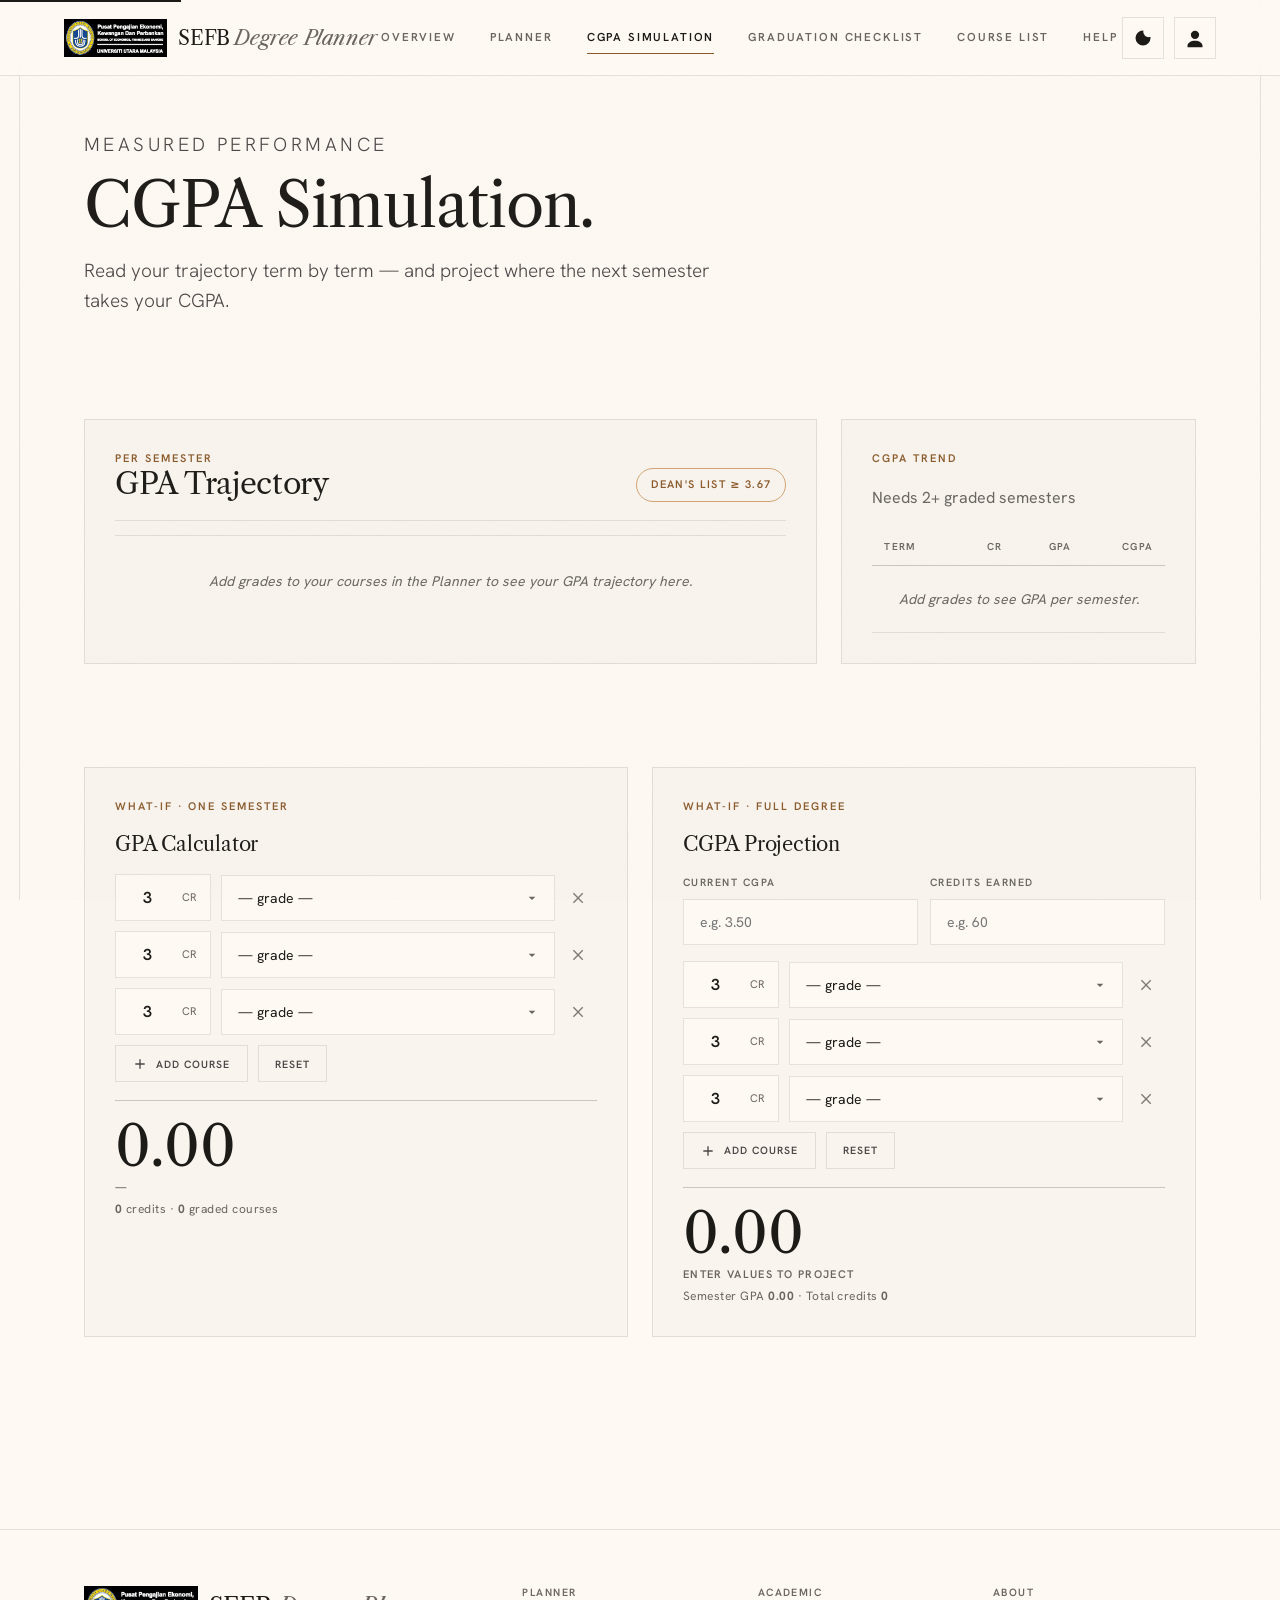
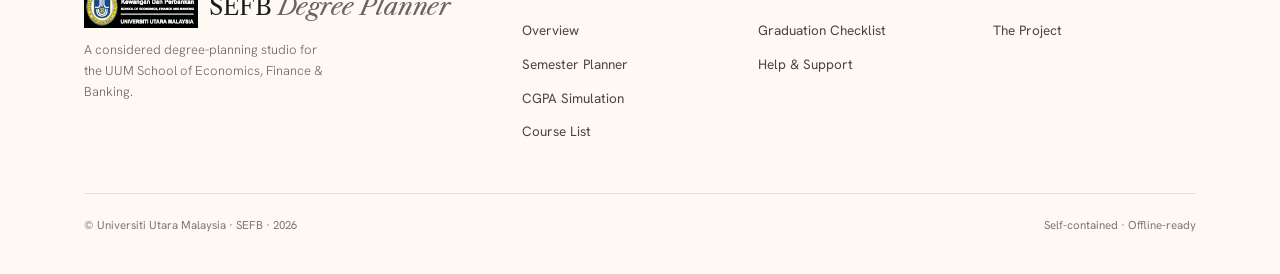
==== commit 879ae6ff: "Add files via upload" ====
--- a/analytics.html
+++ b/analytics.html
@@ -113,9 +113,9 @@
 <footer class="site-footer"><div class="wrap">
   <div class="footer-grid">
     <div class="footer-brand"><a class="brand-lockup" href="index.html"><img class="brand-logo" src="images/sefb.png" alt="SEFB logo"><span class="brand-mark">SEFB <em>Degree&nbsp;Planner</em></span></a><p>A considered degree-planning studio for the UUM School of Economics, Finance &amp; Banking.</p></div>
-    <div class="footer-col"><h4>Planner</h4><a href="index.html">Overview</a><a href="planner.html">Semester Planner</a><a href="analytics.html">CGPA Simulation</a></div>
-    <div class="footer-col"><h4>Academic</h4><a href="audit.html">Graduation Checklist</a><a href="settings.html">Programme Setup</a><a href="settings.html#help">Help &amp; Support</a></div>
-    <div class="footer-col"><h4>About</h4><a href="settings.html#about">The Project</a><a href="settings.html#help">Help &amp; Support</a></div>
+    <div class="footer-col"><h4>Planner</h4><a href="index.html">Overview</a><a href="planner.html">Semester Planner</a><a href="analytics.html">CGPA Simulation</a><a href="courselist.html">Course List</a></div>
+    <div class="footer-col"><h4>Academic</h4><a href="audit.html">Graduation Checklist</a><a href="help.html">Help &amp; Support</a></div>
+    <div class="footer-col"><h4>About</h4><a href="settings.html#about">The Project</a></div>
   </div>
   <div class="footer-base"><span>© Universiti Utara Malaysia · SEFB · 2026</span><span>Self-contained · Offline-ready</span></div>
 </div></footer>
--- a/css/watchhouse.css
+++ b/css/watchhouse.css
@@ -258,6 +258,10 @@
 .prog-line b{color:var(--ink);font-weight:600}
 .prog-line a{color:var(--amber-deep);border-bottom:1px solid var(--line-strong)}
 .prog-line a:hover{border-color:var(--amber-deep)}
+.class-legend{display:grid;grid-template-columns:1fr 1fr;gap:9px 18px;margin-top:22px;width:100%;max-width:340px;
+  border:1px solid var(--line);padding:14px 18px;background:var(--surface)}
+.cl-item{display:inline-flex;align-items:center;gap:9px;font-size:12px;font-weight:600;color:var(--sub);text-align:left}
+.cl-dot{width:11px;height:11px;border-radius:50%;background:var(--d,var(--warm));flex:none}
 #deansListBadge{display:inline-flex;align-items:center;gap:8px;margin-top:14px;border:1px solid var(--amber);
   color:var(--amber-deep);padding:7px 14px;border-radius:var(--pill);font-size:11px;font-weight:600;letter-spacing:.12em;text-transform:uppercase}
 
@@ -579,7 +583,7 @@
   border-bottom:1px solid var(--line)}
 .full-hero-img{position:absolute;inset:0;width:100%;height:100%;object-fit:cover;object-position:center 34%;
   transform-origin:center;animation:heroZoom 26s ease-in-out infinite alternate;
-  filter:sepia(.6) saturate(.92) hue-rotate(-12deg) brightness(.88) contrast(1.05)}  /* warm coffee wash */
+  filter:sepia(.34) saturate(1) hue-rotate(-8deg) brightness(.95) contrast(1.03)}  /* light warm wash */
 @keyframes heroZoom{
   0%  {transform:rotate(var(--hero-rot,0deg)) scale(1.06)}
   100%{transform:rotate(var(--hero-rot,0deg)) scale(1.14)}
@@ -627,9 +631,9 @@
 .dark-card.has-img{padding:0;min-height:300px;display:flex;align-items:flex-end}
 .dark-card.has-img img{position:absolute;inset:0;width:100%;height:100%;object-fit:cover;opacity:.42}
 .dark-card.has-img::after{content:"";position:absolute;inset:0;background:linear-gradient(0deg,rgba(14,12,9,.9),rgba(14,12,9,.4))}
-/* milestone: lighter, warm-brown overlay so the convocation photo reads bright */
-.dark-card.has-img.mile img{opacity:.7}
-.dark-card.has-img.mile::after{background:linear-gradient(0deg,rgba(28,16,7,.92) 4%,rgba(58,36,18,.42) 52%,rgba(86,56,30,.18) 100%)}
+/* milestone: light, mostly-neutral overlay — only enough dark at the bottom for the text */
+.dark-card.has-img.mile img{opacity:.9}
+.dark-card.has-img.mile::after{background:linear-gradient(0deg,rgba(18,13,8,.88) 0%,rgba(34,24,15,.46) 30%,rgba(50,38,24,.12) 62%,rgba(60,46,30,0) 100%)}
 .dark-card.has-img .dc-body{position:relative;z-index:2;padding:clamp(26px,3.4vw,44px);width:100%}
 
 /* enlarge + lift the ring */
@@ -704,6 +708,7 @@
 .cl-code{font-size:12.5px;letter-spacing:.04em;color:var(--sub);font-weight:600;white-space:nowrap}
 .cl-en{font-weight:600;color:var(--ink)}
 .cl-ms{font-size:12.5px;color:var(--warm);margin-top:2px}
+.cl-field{font-size:11px;font-weight:600;letter-spacing:.04em;color:var(--amber-deep);margin-top:4px}
 .cl-cat{display:inline-grid;place-items:center;width:24px;height:24px;border-radius:6px;
   font-size:12px;font-weight:700;color:#fff;background:var(--c,var(--warm))}
 .cl-cr{text-align:center;font-weight:600}
